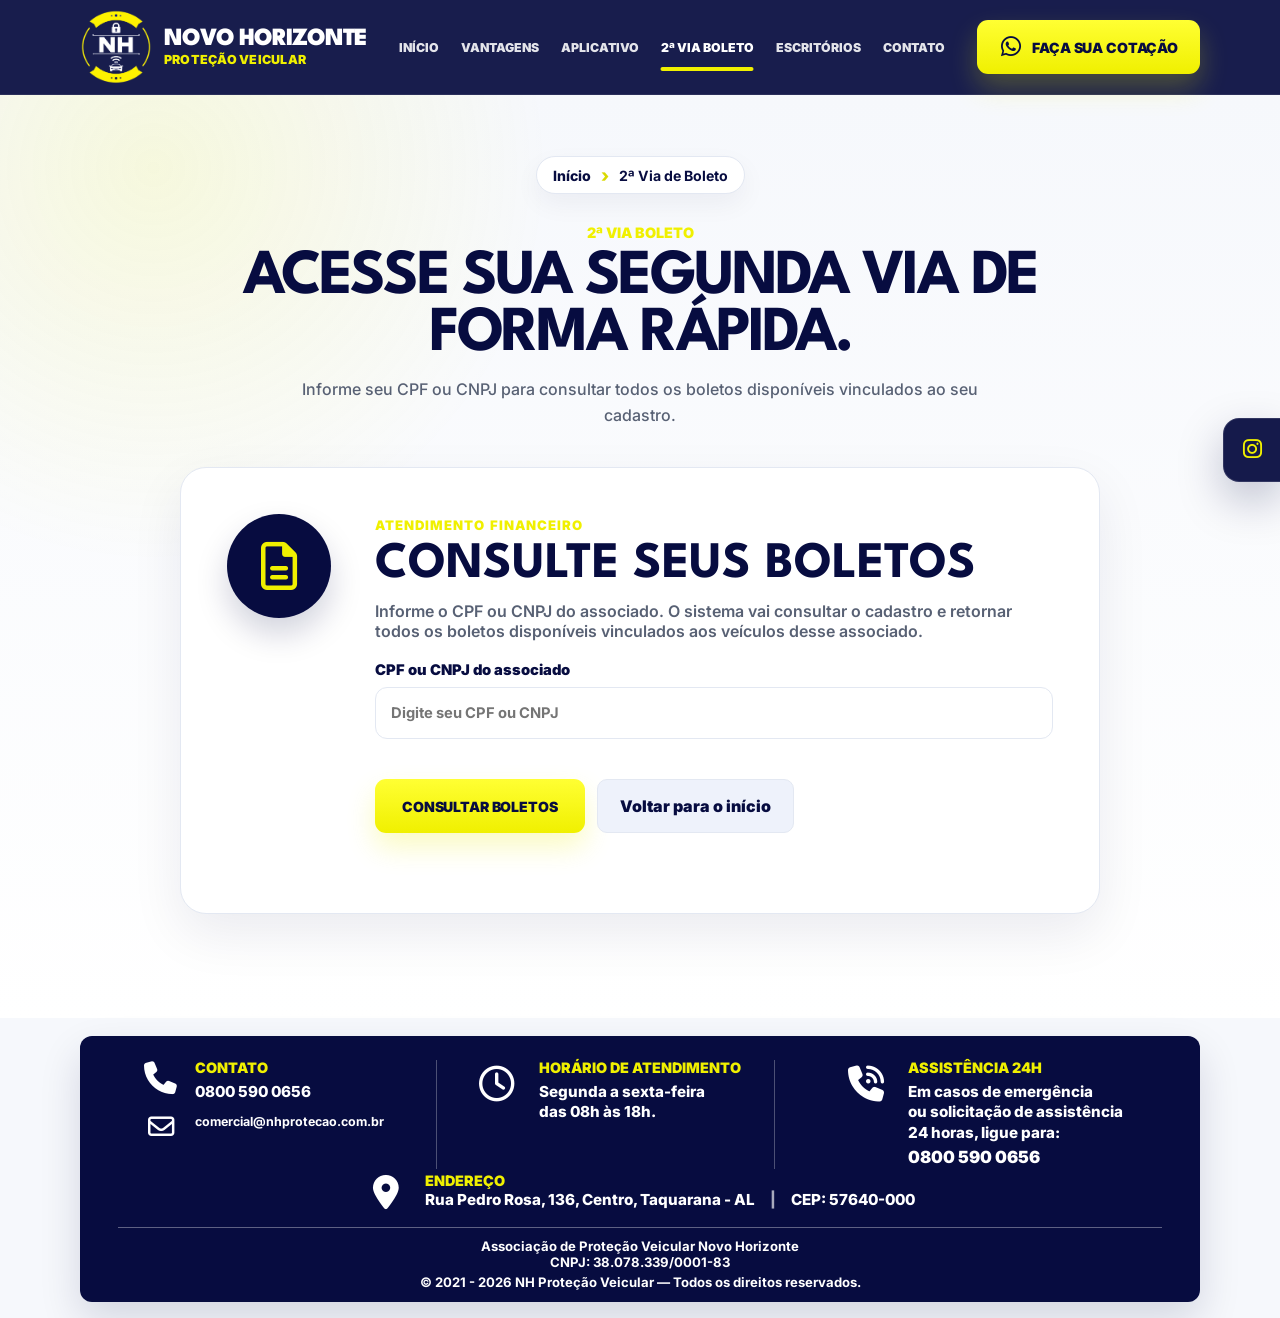
==== boleto.html @ f9da0da3 "ajustes da API e listagem e download de boletos" ====
<!DOCTYPE html>

<html lang="pt-BR">
<head>
<meta charset="utf-8"/>
<meta content="width=device-width, initial-scale=1.0" name="viewport"/>
<meta content="2ª via de boleto Novo Horizonte Proteção Veicular. Informe seu CPF ou CNPJ para consultar boletos disponíveis vinculados ao associado." name="description"/>
<title>2ª Via de Boleto | Novo Horizonte Proteção Veicular</title>
<link href="https://fonts.googleapis.com" rel="preconnect"/>
<link crossorigin="" href="https://fonts.gstatic.com" rel="preconnect"/>
<link href="https://fonts.googleapis.com/css2?family=Inter:wght@400;500;600;700;800;900&amp;family=League+Spartan:wght@600;700;800;900&amp;display=swap" rel="stylesheet"/>
<link href="assets/favicon-nh.png" rel="icon" type="image/png"/>
<link href="https://cdnjs.cloudflare.com/ajax/libs/font-awesome/6.5.2/css/all.min.css" rel="stylesheet"/>
<link href="style.css" rel="stylesheet"/>
</head>
<body>
<header class="site-header" id="inicio">
<div class="container nav-wrapper">
<a aria-label="Novo Horizonte Proteção Veicular" class="brand" href="index.html#inicio">
<img alt="Símbolo oficial Novo Horizonte" class="brand-symbol" src="assets/logo-nh-simbolo.png"/>
<span class="brand-name">
<strong>Novo Horizonte</strong>
<small>Proteção Veicular</small>
</span>
</a>
<button aria-expanded="false" aria-label="Abrir menu" class="menu-toggle" type="button">
<span></span>
<span></span>
<span></span>
</button>
<nav aria-label="Menu principal" class="main-menu">
<a href="index.html#inicio">Início</a>
<a href="index.html#vantagens">Vantagens</a>
<a href="index.html#aplicativo">Aplicativo</a>
<a class="active" href="boleto.html">2ª Via Boleto</a>
<a href="escritorios.html">Escritórios</a>
<a href="#contato">Contato</a>
</nav>
<a aria-haspopup="dialog" class="header-cta cotacao-trigger" href="#">
<i aria-hidden="true" class="fa-brands fa-whatsapp wa-icon" style="color: #060c40"></i>
          Faça sua cotação
        </a>
</div>
</header>
<main class="boleto-page-main">
<section class="boleto-page-section section-padding" id="boleto">
<div class="container">
<nav aria-label="Caminho da página" class="breadcrumb-path">
<a href="index.html#inicio">Início</a>
<span>›</span>
<strong>2ª Via de Boleto</strong>
</nav>
<div class="section-heading compact">
<span>2ª via boleto</span>
<h1>Acesse sua segunda via de forma rápida.</h1>
<p class="section-description">Informe seu CPF ou CNPJ para consultar todos os boletos disponíveis vinculados ao seu cadastro.</p>
</div>
<div class="boleto-page-card boleto-flow-card">
<div class="boleto-page-icon">
<i class="fa-regular fa-file-lines" style="color: #f0f000"></i>
</div>
<div class="boleto-flow-content">
<span>Atendimento financeiro</span>
<h2>Consulte seus boletos</h2>
<p>
  Informe o CPF ou CNPJ do associado. O sistema vai consultar o cadastro e retornar todos os boletos disponíveis vinculados aos veículos desse associado.
</p>
<form class="boleto-form" id="boletoBuscaForm">
<label>
    CPF ou CNPJ do associado
    <input autocomplete="off" id="boletoDocumento" inputmode="numeric" name="documento" placeholder="Digite seu CPF ou CNPJ" required="" type="text"/>
</label>
<div class="boleto-page-actions">
<button class="primary-button" type="submit">
      Consultar boletos
    </button>
<a class="secondary-button" href="index.html#inicio">Voltar para o início</a>
</div>
</form>
<p aria-live="polite" class="boleto-form-message" id="boletoFormMessage"></p>
<section class="boleto-result-area" hidden="" id="boletoAssociadoArea">
<div class="boleto-result-header boleto-result-header--inline">
<div>
<small>Consulta realizada</small>
<strong id="boletoAssociadoNome">Associado</strong>
</div>
<button class="boleto-link-button" id="boletoNovaBusca" type="button">
      Fazer nova busca
    </button>
</div>
</section>
<section class="boleto-result-area" hidden="" id="boletoBoletosArea">
<div class="boleto-result-title">
<h3>Boletos disponíveis</h3>
<p id="boletoResumo">Selecione o boleto desejado para abrir/imprimir.</p>
</div>
<div class="boleto-list" id="boletoList"></div>
</section>
</div>
</div>
</div>
</section>
</main>
<footer class="site-footer site-footer--compact" id="contato">
<div class="container footer-compact">
<div class="footer-compact-top">
<article class="footer-compact-item footer-compact-contact">
<div aria-hidden="true" class="footer-compact-icons">
<i class="fa-solid fa-phone"></i>
<i class="fa-regular fa-envelope"></i>
</div>
<div class="footer-compact-text">
<h3>Contato</h3>
<a href="tel:08005900656">0800 590 0656</a>
<a href="mailto:comercial@nhprotecao.com.br">comercial@nhprotecao.com.br</a>
</div>
</article>
<article class="footer-compact-item footer-compact-hours">
<div aria-hidden="true" class="footer-compact-main-icon">
<i class="fa-regular fa-clock"></i>
</div>
<div class="footer-compact-text">
<h3>Horário de atendimento</h3>
<p>Segunda a sexta-feira<br/>das 08h às 18h.</p>
</div>
</article>
<article class="footer-compact-item footer-compact-assist">
<div aria-hidden="true" class="footer-compact-main-icon">
<i class="fa-solid fa-phone-volume"></i>
</div>
<div class="footer-compact-text">
<h3>Assistência 24h</h3>
<p>Em casos de emergência<br/>ou solicitação de assistência<br/>24 horas, ligue para:</p>
<a class="footer-compact-phone" href="tel:08005900656">0800 590 0656</a>
</div>
</article>
</div>
<div class="footer-compact-address">
<i aria-hidden="true" class="fa-solid fa-location-dot"></i>
<div>
<h3>Endereço</h3>
<p>Rua Pedro Rosa, 136, Centro, Taquarana - AL <span>|</span> CEP: 57640-000</p>
</div>
</div>
<div class="footer-compact-bottom">
<p>Associação de Proteção Veicular Novo Horizonte<br/>CNPJ: 38.078.339/0001-83</p>
<p>© 2021 - 2026 NH Proteção Veicular — Todos os direitos reservados.</p>
</div>
</div>
</footer>
<aside aria-label="Redes sociais Novo Horizonte" class="floating-social">
<a aria-label="Instagram Novo Horizonte" href="https://www.instagram.com/novohorizonteprotecaoveicular/" rel="noopener" target="_blank" title="Instagram">
<i aria-hidden="true" class="fa-brands fa-instagram"></i>
</a>
</aside>
<div aria-hidden="true" class="cotacao-modal" id="cotacaoModal">
<div class="cotacao-modal__overlay" data-close-cotacao=""></div>
<section aria-labelledby="cotacaoModalTitle" aria-modal="true" class="cotacao-modal__box cotacao-modal__box--form" role="dialog">
<div class="cotacao-modal__header">
<div>
<span>Faça sua cotação</span>
<h2 id="cotacaoModalTitle">Seja um associado Novo Horizonte!</h2>
</div>
<button aria-label="Fechar formulário" class="cotacao-modal__close" data-close-cotacao="" type="button">
            ×
          </button>
</div>
<div class="cotacao-modal__form-wrap">
<div class="cotacao-modal__brand">
<img alt="Símbolo oficial Novo Horizonte" src="assets/simbolo-fundo-azul.png"/>
<div>
<strong>Novo Horizonte</strong>
<span>Proteção Veicular</span>
</div>
</div>
<form action="https://formsubmit.co/ajax/comercial@nhprotecao.com.br" class="cotacao-form" id="cotacaoForm" method="POST">
<input name="_subject" type="hidden" value="Nova cotação pelo site NH Proteção Veicular"/>
<input name="_template" type="hidden" value="table"/>
<input name="_captcha" type="hidden" value="false"/>
<input name="Origem" type="hidden" value="Popup de cotação do site NH Proteção Veicular"/>
<label>
              Nome
              <input autocomplete="name" name="Nome" placeholder="Digite seu nome" required="" type="text"/>
</label>
<label>
              Telefone
              <input autocomplete="tel" id="cotacaoPhone" inputmode="numeric" maxlength="15" name="Telefone" placeholder="(__) _____-____" required="" type="tel"/>
</label>
<label>
              Placa
              <input autocomplete="off" id="cotacaoPlate" maxlength="8" name="Placa" placeholder="XXX0000" required="" type="text"/>
</label>
<button class="cotacao-form__button" type="submit">Enviar</button>
<p class="cotacao-form__terms">
              Ao preencher o formulário, concordo em receber comunicações e
              estou de acordo com os termos de uso.
            </p>
<p aria-live="polite" class="cotacao-form__message" id="cotacaoFormMessage"></p>
</form>
</div>
</section>
</div>
<script src="script.js"></script>
</body>
</html>
---- style.css ----
:root {
  --navy-950: #070c40;
  --navy-900: #070c40;
  --navy-800: #070c40;
  --navy-700: #070c40;
  --yellow: #f0f000;
  --yellow-dark: #dada00;
  --white: #ffffff;
  --off-white: #f7f8fb;
  --text: #070c40;
  --muted: #586174;
  --border: #e3e8f2;
  --shadow: 0 24px 60px rgba(7, 12, 64, 0.12);
  --font-body: "Helvetica Now Display", "Inter", Arial, sans-serif;
  --font-display: "League Spartan", "Helvetica Now Display", Arial, sans-serif;
}

* {
  box-sizing: border-box;
  margin: 0;
  padding: 0;
}

html {
  scroll-behavior: smooth;
  scroll-padding-top: 110px;
}

body {
  min-height: 100vh;
  font-family: var(--font-body);
  color: var(--text);
  background: var(--off-white);
  overflow-x: hidden;
}

body.menu-open {
  overflow: hidden;
}

a {
  color: inherit;
  text-decoration: none;
}

img,
svg {
  display: block;
  max-width: 100%;
}

button {
  font: inherit;
}

.container {
  width: min(1120px, calc(100% - 40px));
  margin-inline: auto;
}

.site-header {
  position: fixed;
  inset: 0 0 auto 0;
  z-index: 50;
  background: rgba(7, 12, 64, 0.93);
  border-bottom: 1px solid rgba(255, 255, 255, 0.08);
  backdrop-filter: blur(18px);
}

.nav-wrapper {
  min-height: 94px;
  display: flex;
  align-items: center;
  justify-content: space-between;
  gap: 26px;
}

.brand {
  display: inline-flex;
  align-items: center;
  gap: 12px;
  flex: 0 0 auto;
  min-width: 0;
}

.brand-symbol {
  width: 72px;
  height: auto;
  flex: 0 0 auto;
  display: block;
}

.brand-name {
  display: grid;
  gap: 2px;
  line-height: 1;
  text-transform: uppercase;
}

.brand-name strong {
  color: var(--white);
  font-family: var(--font-display);
  font-size: 1.55rem;
  font-weight: 900;
  letter-spacing: -0.045em;
}

.brand-name small {
  color: var(--yellow);
  font-size: 0.78rem;
  font-weight: 900;
  letter-spacing: 0.02em;
}

.main-menu {
  display: flex;
  align-items: center;
  justify-content: center;
  gap: 22px;
  color: var(--white);
  font-size: 0.77rem;
  font-weight: 900;
  text-transform: uppercase;
}

.main-menu a {
  position: relative;
  padding: 8px 0;
  opacity: 0.88;
  transition: 0.2s ease;
}

.main-menu a::after {
  content: "";
  position: absolute;
  left: 50%;
  bottom: -8px;
  width: 0;
  height: 4px;
  border-radius: 999px;
  background: var(--yellow);
  transform: translateX(-50%);
  transition: 0.22s ease;
}

.main-menu a:hover,
.main-menu a.active {
  opacity: 1;
}

.main-menu a:hover::after,
.main-menu a.active::after {
  width: 100%;
}

.header-cta,
.primary-button {
  min-height: 54px;
  display: inline-flex;
  align-items: center;
  justify-content: center;
  gap: 10px;
  border: 0;
  border-radius: 11px;
  color: var(--navy-950);
  background: linear-gradient(180deg, #ffff33, var(--yellow));
  box-shadow: 0 14px 28px rgba(240, 240, 0, 0.24);
  font-size: 0.88rem;
  font-weight: 900;
  text-transform: uppercase;
  letter-spacing: -0.01em;
  transition: 0.22s ease;
}

.header-cta {
  padding: 0 22px;
  white-space: nowrap;
}

.primary-button {
  padding: 0 27px;
}

.header-cta:hover,
.primary-button:hover {
  transform: translateY(-2px);
  box-shadow: 0 18px 34px rgba(240, 240, 0, 0.32);
}

.wa-icon {
  display: inline-flex;
  align-items: center;
  justify-content: center;
  width: 23px;
  min-width: 23px;
  height: 23px;
  font-size: 1.45rem;
  line-height: 1;
}

.menu-toggle {
  display: none;
  width: 48px;
  height: 48px;
  border: 1px solid rgba(255, 255, 255, 0.16);
  border-radius: 14px;
  background: rgba(255, 255, 255, 0.06);
  cursor: pointer;
}

.menu-toggle span {
  display: block;
  width: 23px;
  height: 2px;
  margin: 5px auto;
  border-radius: 999px;
  background: var(--yellow);
  transition: 0.2s ease;
}

.hero-section {
  position: relative;
  min-height: 710px;
  display: flex;
  align-items: center;
  overflow: hidden;
  padding-top: 94px;
  color: var(--white);
  background:
    radial-gradient(circle at 58% 22%, rgba(240, 240, 0, 0.2), transparent 24%),
    linear-gradient(90deg, var(--navy-950) 0%, var(--navy-900) 42%, var(--navy-950) 100%);
}

.hero-bg {
  position: absolute;
  inset: 94px 0 0 auto;
  width: 72%;
  background-image:
    linear-gradient(90deg, var(--navy-950) 0%, rgba(7, 12, 64, 0.88) 12%, rgba(7, 12, 64, 0.42) 38%, rgba(7, 12, 64, 0.22) 70%, rgba(7, 12, 64, 0.56) 100%),
    url("assets/carro-hero.png");
  background-repeat: no-repeat;
  background-position: center right;
  background-size: cover;
  opacity: 0.98;
}

.hero-bg::after {
  content: "";
  position: absolute;
  inset: 0;
  background:
    linear-gradient(180deg, rgba(7, 12, 64, 0.06), rgba(7, 12, 64, 0.48)),
    radial-gradient(circle at 70% 28%, rgba(255, 255, 255, 0.16), transparent 14%);
}

.hero-content {
  position: relative;
  z-index: 2;
}

.hero-copy {
  width: min(580px, 100%);
  padding-block: 80px;
}

.hero-copy h1 {
  font-family: var(--font-display);
  font-size: clamp(2.9rem, 5.7vw, 5.65rem);
  line-height: 1.08;
  font-weight: 900;
  letter-spacing: -0.07em;
  text-transform: uppercase;
  text-shadow: 0 12px 34px rgba(0, 0, 0, 0.26);
}

.hero-copy h1 span {
  color: var(--yellow);
}

.hero-copy p {
  width: min(420px, 100%);
  margin: 28px 0 34px;
  color: rgba(255, 255, 255, 0.92);
  font-size: 1.36rem;
  font-weight: 600;
  line-height: 1.55;
}

.section-padding {
  padding: 54px 0 0;
}

.benefits-section {
  position: relative;
  background:
    radial-gradient(circle at 8% 12%, rgba(3, 22, 56, 0.04), transparent 24%),
    linear-gradient(180deg, #fbfcff, #f5f7fb 100%);
}

.section-heading {
  margin: 0 auto 34px;
  text-align: center;
}

.section-heading span,
.boleto-box span {
  display: inline-block;
  margin-bottom: 8px;
  color: var(--yellow);
  font-size: 0.9rem;
  font-weight: 900;
  line-height: 1;
  text-transform: uppercase;
}

.section-heading h2,
.boleto-box h2 {
  color: var(--navy-950);
  font-family: var(--font-display);
  font-size: clamp(1.95rem, 4vw, 2.7rem);
  line-height: 1.13;
  font-weight: 900;
  letter-spacing: -0.055em;
}

.section-description {
  width: min(720px, 100%);
  margin: 12px auto 0;
  color: var(--muted);
  font-size: 1rem;
  line-height: 1.65;
  font-weight: 500;
}

.section-heading.compact {
  margin-bottom: 38px;
}

.benefits-grid {
  display: grid;
  grid-template-columns: repeat(6, 1fr);
  gap: 9px;
}

.benefit-card {
  min-height: 252px;
  display: flex;
  flex-direction: column;
  align-items: center;
  justify-content: flex-start;
  padding: 30px 18px 24px;
  text-align: center;
  border: 1px solid #edf0f6;
  border-radius: 11px;
  background: var(--white);
  box-shadow: 0 12px 30px rgba(7, 12, 64, 0.05);
  transition: 0.22s ease;
}

.benefit-card:hover {
  transform: translateY(-5px);
  box-shadow: var(--shadow);
}

.icon-circle {
  width: 86px;
  height: 86px;
  display: grid;
  place-items: center;
  margin-bottom: 18px;
  border-radius: 50%;
  color: var(--white);
  background: radial-gradient(circle at 34% 28%, var(--navy-950), var(--navy-950));
  font-size: 2.24rem;
  font-weight: 900;
  box-shadow: 0 14px 32px rgba(7, 12, 64, 0.14);
}

.benefit-card h3 {
  margin-bottom: 14px;
  color: var(--navy-950);
  font-size: 0.94rem;
  line-height: 1.35;
  font-weight: 900;
}

.benefit-card p {
  color: var(--muted);
  font-size: 0.86rem;
  line-height: 1.75;
  font-weight: 500;
}

.proof-strip {
  min-height: 106px;
  display: grid;
  grid-template-columns: 1fr auto 1fr;
  align-items: center;
  gap: 48px;
  margin-top: 34px;
  padding: 22px 82px;
  border-radius: 10px;
  color: var(--white);
  background: linear-gradient(92deg, var(--navy-950), var(--navy-950));
  box-shadow: 0 22px 52px rgba(7, 12, 64, 0.14);
}

.proof-item {
  display: flex;
  align-items: center;
  justify-content: center;
  gap: 22px;
}

.proof-icon {
  width: 58px;
  height: 58px;
  display: grid;
  place-items: center;
  border: 3px solid var(--yellow);
  border-radius: 20px 20px 26px 26px;
  color: var(--yellow);
  font-size: 2rem;
  font-weight: 900;
}

.proof-icon.headset {
  border-radius: 50%;
  font-size: 2.35rem;
}

.proof-item p {
  display: grid;
  gap: 4px;
  color: var(--white);
}

.proof-item strong {
  color: var(--yellow);
  font-family: var(--font-display);
  font-size: 2rem;
  line-height: 1;
  font-weight: 900;
}

.proof-item span {
  font-size: 1rem;
  font-weight: 600;
}

.proof-divider {
  width: 1px;
  height: 54px;
  background: rgba(255, 255, 255, 0.22);
}

.steps-section {
  padding-bottom: 34px;
  background: #f6f8fc;
}

.steps-grid {
  position: relative;
  display: grid;
  grid-template-columns: repeat(3, 1fr);
  gap: 52px;
  max-width: 850px;
  margin-inline: auto;
}

.steps-grid::before {
  content: "";
  position: absolute;
  z-index: 1;
  left: 15%;
  right: 15%;
  top: 42px;
  height: 2px;
  border-top: 3px dotted #cfd5e2;
  pointer-events: none;
}

.step-card {
  position: relative;
  z-index: 3;
  display: grid;
  justify-items: center;
  text-align: center;
}

.step-icon {
  position: relative;
  z-index: 2;
  width: 84px;
  height: 84px;
  display: grid;
  place-items: center;
  border-radius: 50%;
  color: var(--white);
  background: radial-gradient(circle at 35% 26%, var(--navy-950), var(--navy-950));
  font-size: 2.2rem;
  box-shadow: 0 16px 34px rgba(7, 12, 64, 0.14);
}

.step-number {
  position: relative;
  z-index: 5;
  width: 30px;
  height: 30px;
  display: grid;
  place-items: center;
  margin-top: -13px;
  margin-bottom: 16px;
  border-radius: 50%;
  color: var(--navy-950);
  background: var(--yellow);
  font-weight: 900;
  box-shadow: 0 8px 18px rgba(7, 12, 64, 0.18);
}

.step-card h3 {
  max-width: 220px;
  margin-bottom: 8px;
  color: var(--navy-950);
  font-size: 1rem;
  line-height: 1.38;
  font-weight: 900;
}

.step-card p {
  max-width: 230px;
  color: var(--muted);
  font-size: 0.92rem;
  line-height: 1.64;
  font-weight: 500;
}

.app-section {
  padding: 0 0 28px;
  background: #f6f8fc;
}

.app-card {
  position: relative;
  min-height: 165px;
  display: grid;
  grid-template-columns: 190px 1fr 260px;
  align-items: center;
  gap: 34px;
  overflow: hidden;
  padding: 10px 72px 10px 56px;
  border-radius: 10px;
  background: rgba(255, 255, 255, 0.72);
  box-shadow: 0 18px 48px rgba(7, 12, 64, 0.05);
}

.phone-mockup {
  position: relative;
  height: 170px;
}

.phone-mockup::before {
  content: "";
  position: absolute;
  left: 12px;
  bottom: -80px;
  width: 104px;
  height: 230px;
  border-radius: 18px;
  background: var(--navy-950);
  border: 5px solid var(--navy-950);
  transform: rotate(-13deg);
  box-shadow: 0 20px 44px rgba(7, 12, 64, 0.28);
}

.phone-screen {
  position: absolute;
  left: 20px;
  bottom: -62px;
  width: 90px;
  height: 202px;
  display: grid;
  place-items: center;
  border-radius: 13px;
  background:
    radial-gradient(circle at 50% 18%, rgba(240, 240, 0, 0.23), transparent 24%),
    linear-gradient(180deg, var(--navy-950), var(--navy-950));
  transform: rotate(-13deg);
}

.mini-logo {
  width: 48px;
  height: auto;
  display: block;
  align-self: start;
  justify-self: center;
  margin-top: 18px;
}

.app-icons {
  position: absolute;
  left: 16px;
  right: 16px;
  bottom: 30px;
  display: grid;
  grid-template-columns: repeat(3, 1fr);
  gap: 8px;
}

.app-icons i {
  width: 13px;
  height: 13px;
  display: block;
  border-radius: 50%;
  background: var(--yellow);
  opacity: 0.88;
}

.app-copy h2 {
  color: var(--navy-950);
  font-family: var(--font-display);
  font-size: 2rem;
  line-height: 1.18;
  font-weight: 900;
  letter-spacing: -0.05em;
}

.app-copy h2 span {
  display: block;
  color: var(--yellow);
}

.app-copy p {
  margin-top: 5px;
  color: var(--navy-900);
  font-size: 1.15rem;
  line-height: 1.45;
  font-weight: 500;
}

.store-buttons {
  display: grid;
  gap: 12px;
}

.store-buttons a {
  min-height: 50px;
  display: grid;
  justify-content: center;
  align-content: center;
  padding: 7px 18px 7px 56px;
  border-radius: 7px;
  color: var(--white);
  background: #050505;
  font-family: var(--font-display);
  line-height: 1.05;
  position: relative;
}

.store-buttons a::before {
  content: "▶";
  position: absolute;
  left: 20px;
  top: 50%;
  color: var(--white);
  font-size: 1.55rem;
  transform: translateY(-50%);
}

.store-buttons a:first-child::before {
  content: "●";
}

.store-buttons strong {
  font-size: 0.65rem;
  font-weight: 700;
  text-transform: uppercase;
  opacity: 0.88;
}

.store-buttons span {
  font-size: 1.35rem;
  font-weight: 800;
}

.boleto-section {
  padding: 22px 0 64px;
  background: #f6f8fc;
}

.boleto-box {
  display: flex;
  align-items: center;
  justify-content: space-between;
  gap: 26px;
  padding: 30px 36px;
  border-radius: 16px;
  background: var(--white);
  border: 1px solid var(--border);
  box-shadow: 0 16px 40px rgba(7, 12, 64, 0.06);
}

.boleto-box p {
  margin-top: 8px;
  color: var(--muted);
  font-weight: 500;
}


.offices-section {
  padding-bottom: 70px;
  background: linear-gradient(180deg, #f6f8fc 0%, #ffffff 100%);
}

.breadcrumb-path {
  width: fit-content;
  display: flex;
  align-items: center;
  gap: 10px;
  margin: -12px auto 28px;
  padding: 9px 16px;
  border: 1px solid var(--border);
  border-radius: 999px;
  color: var(--muted);
  background: var(--white);
  font-size: 0.88rem;
  font-weight: 800;
  box-shadow: 0 10px 26px rgba(7, 12, 64, 0.05);
}

.breadcrumb-path a {
  color: var(--navy-950);
}

.breadcrumb-path span {
  color: var(--yellow-dark);
  font-size: 1.15rem;
  line-height: 1;
}

.breadcrumb-path strong {
  color: var(--navy-950);
}

.offices-grid {
  display: grid;
  grid-template-columns: repeat(3, 1fr);
  gap: 16px;
}

.office-card {
  position: relative;
  overflow: hidden;
  min-height: 245px;
  display: flex;
  flex-direction: column;
  padding: 24px;
  border: 1px solid var(--border);
  border-radius: 18px;
  background: var(--white);
  box-shadow: 0 16px 40px rgba(7, 12, 64, 0.07);
  transition: 0.22s ease;
}

.office-card::before {
  content: "";
  position: absolute;
  right: -34px;
  top: -34px;
  width: 102px;
  height: 102px;
  border-radius: 50%;
  background: rgba(240, 240, 0, 0.28);
}

.office-card:hover {
  transform: translateY(-5px);
  box-shadow: var(--shadow);
}

.office-card span {
  position: relative;
  z-index: 1;
  width: fit-content;
  margin-bottom: 12px;
  padding: 6px 10px;
  border-radius: 999px;
  color: var(--navy-950);
  background: var(--yellow);
  font-size: 0.72rem;
  font-weight: 900;
  text-transform: uppercase;
}

.office-card h3 {
  position: relative;
  z-index: 1;
  margin-bottom: 10px;
  color: var(--navy-950);
  font-family: var(--font-display);
  font-size: 1.75rem;
  line-height: 1;
  font-weight: 900;
  letter-spacing: -0.055em;
  text-transform: uppercase;
}

.office-card p {
  position: relative;
  z-index: 1;
  margin-bottom: 8px;
  color: var(--navy-950);
  line-height: 1.5;
  font-weight: 800;
}

.office-card small {
  position: relative;
  z-index: 1;
  display: block;
  color: var(--muted);
  font-size: 0.9rem;
  line-height: 1.55;
  font-weight: 500;
}

.office-card a {
  position: relative;
  z-index: 1;
  width: fit-content;
  min-height: 42px;
  display: inline-flex;
  align-items: center;
  justify-content: center;
  margin-top: auto;
  padding: 0 18px;
  border-radius: 999px;
  color: var(--white);
  background: var(--navy-950);
  font-size: 0.83rem;
  font-weight: 900;
  text-transform: uppercase;
  transition: 0.2s ease;
}

.office-card a:hover {
  color: var(--navy-950);
  background: var(--yellow);
}

.site-footer {
  color: var(--white);
  background: var(--navy-950);
  padding: 46px 0 20px;
}

.footer-grid {
  display: grid;
  grid-template-columns: 1.1fr 0.95fr 1.05fr 1fr;
  gap: 30px;
  padding-bottom: 34px;
  border-bottom: 1px solid rgba(255, 255, 255, 0.16);
}

.footer-grid article {
  min-height: 130px;
  padding-right: 24px;
  border-right: 1px solid rgba(255, 255, 255, 0.16);
}

.footer-grid article:last-child {
  border-right: 0;
}

.footer-grid h3 {
  margin-bottom: 18px;
  color: var(--yellow);
  font-size: 0.88rem;
  font-weight: 900;
  text-transform: uppercase;
}

.footer-line {
  position: relative;
  padding-left: 36px;
  color: rgba(255, 255, 255, 0.84);
  font-size: 0.95rem;
  line-height: 1.65;
  font-weight: 500;
}

.footer-line + .footer-line {
  margin-top: 14px;
}

.footer-line::before {
  position: absolute;
  left: 0;
  top: 1px;
  width: 24px;
  height: 24px;
  display: grid;
  place-items: center;
  color: var(--white);
  font-size: 1.35rem;
}

.phone::before { content: "☎"; }
.mail::before { content: "✉"; }
.clock::before { content: "◷"; }
.assist::before { content: "☏"; }
.pin::before { content: "●"; }

.footer-grid strong {
  display: block;
  margin-top: 10px;
  color: var(--white);
  font-size: 1.3rem;
  font-weight: 900;
}

.footer-bottom {
  display: grid;
  gap: 16px;
  padding-top: 18px;
  text-align: center;
  color: rgba(255, 255, 255, 0.82);
  font-size: 0.94rem;
  line-height: 1.6;
}

.footer-bottom p:first-child {
  padding-bottom: 16px;
  border-bottom: 1px solid rgba(255, 255, 255, 0.16);
}

.whatsapp-float {
  position: fixed;
  right: 22px;
  bottom: 22px;
  z-index: 45;
  width: 58px;
  height: 58px;
  display: grid;
  place-items: center;
  border-radius: 50%;
  color: var(--white);
  background: #16a34a;
  font-size: 1.6rem;
  font-weight: 900;
  box-shadow: 0 14px 30px rgba(22, 163, 74, 0.34);
}

.reveal {
  opacity: 0;
  transform: translateY(20px);
  transition: 0.7s ease;
}

.reveal.visible {
  opacity: 1;
  transform: translateY(0);
}

@media (max-width: 1060px) {
  .menu-toggle {
    display: block;
    order: 3;
  }

  .main-menu,
  .header-cta {
    display: none;
  }

  .main-menu.open {
    position: fixed;
    inset: 86px 20px auto 20px;
    display: grid;
    gap: 8px;
    padding: 16px;
    border: 1px solid rgba(255, 255, 255, 0.12);
    border-radius: 18px;
    background: rgba(7, 12, 64, 0.98);
    box-shadow: var(--shadow);
  }

  .main-menu.open a {
    padding: 12px 10px;
  }

  .main-menu.open a::after {
    display: none;
  }

  .menu-toggle.active span:nth-child(1) {
    transform: translateY(7px) rotate(45deg);
  }

  .menu-toggle.active span:nth-child(2) {
    opacity: 0;
  }

  .menu-toggle.active span:nth-child(3) {
    transform: translateY(-7px) rotate(-45deg);
  }

  .nav-wrapper {
    min-height: 86px;
  }

  .brand-symbol {
    width: 64px;
  }

  .brand-name strong {
    font-size: 1.35rem;
  }

  .brand-name small {
    font-size: 0.7rem;
  }

  .hero-section {
    padding-top: 86px;
    min-height: 610px;
  }

  .hero-bg {
    inset: 86px 0 0 0;
    width: 100%;
    background-position: 64% center;
  }

  .benefits-grid {
    grid-template-columns: repeat(3, 1fr);
  }

  .proof-strip {
    padding-inline: 36px;
    gap: 28px;
  }

  .app-card {
    grid-template-columns: 130px 1fr 230px;
    padding-inline: 32px;
  }

  .offices-grid {
    grid-template-columns: repeat(2, 1fr);
  }

  .footer-grid {
    grid-template-columns: repeat(2, 1fr);
  }

  .footer-grid article:nth-child(2) {
    border-right: 0;
  }
}

@media (max-width: 760px) {
  .container {
    width: min(100% - 28px, 1120px);
  }

  .site-header {
    position: sticky;
  }

  .nav-wrapper {
    min-height: 78px;
  }

  .brand {
    gap: 10px;
  }

  .brand-symbol {
    width: 55px;
  }

  .brand-name strong {
    font-size: 1.05rem;
  }

  .brand-name small {
    font-size: 0.58rem;
  }

  .main-menu.open {
    inset: 78px 14px auto 14px;
  }

  .hero-section {
    min-height: 570px;
    padding-top: 0;
    align-items: start;
  }

  .hero-bg {
    inset: 0;
    background-position: 58% center;
    background-size: cover;
  }

  .hero-bg::after {
    background:
      linear-gradient(90deg, rgba(7, 12, 64, 0.96) 0%, rgba(7, 12, 64, 0.75) 44%, rgba(7, 12, 64, 0.34) 100%),
      linear-gradient(180deg, rgba(7, 12, 64, 0.08), rgba(7, 12, 64, 0.62));
  }

  .hero-copy {
    padding: 74px 0 58px;
  }

  .hero-copy h1 {
    font-size: clamp(2.5rem, 12.7vw, 4.1rem);
    letter-spacing: -0.075em;
  }

  .hero-copy p {
    max-width: 310px;
    margin: 22px 0 28px;
    font-size: 1.02rem;
  }

  .primary-button {
    width: 100%;
    max-width: 320px;
  }

  .section-padding {
    padding-top: 44px;
  }

  .section-heading {
    margin-bottom: 26px;
  }

  .section-heading h2,
  .boleto-box h2 {
    font-size: clamp(1.75rem, 8vw, 2.25rem);
  }

  .benefits-grid,
  .steps-grid,
  .offices-grid,
  .footer-grid {
    grid-template-columns: 1fr;
  }

  .benefit-card {
    min-height: auto;
    padding: 24px 22px;
  }

  .icon-circle {
    width: 76px;
    height: 76px;
    font-size: 2rem;
  }

  .proof-strip {
    grid-template-columns: 1fr;
    gap: 22px;
    padding: 28px 24px;
  }

  .proof-divider {
    width: 100%;
    height: 1px;
  }

  .proof-item {
    justify-content: flex-start;
  }

  .steps-grid {
    gap: 28px;
  }

  .steps-grid::before {
    display: none;
  }

  .step-card {
    padding: 20px;
    border: 1px solid var(--border);
    border-radius: 18px;
    background: var(--white);
  }

  .app-card {
    grid-template-columns: 1fr;
    gap: 14px;
    padding: 26px;
    text-align: center;
  }

  .phone-mockup {
    display: none;
  }

  .store-buttons {
    width: min(240px, 100%);
    margin-inline: auto;
  }

  .boleto-box {
    display: grid;
    padding: 26px;
    text-align: center;
  }

  .offices-section {
    padding-bottom: 48px;
  }

  .breadcrumb-path {
    margin-top: -6px;
    font-size: 0.8rem;
  }

  .office-card {
    min-height: auto;
    padding: 22px;
  }

  .boleto-box .primary-button {
    margin-inline: auto;
  }

  
.site-footer {
    padding-top: 36px;
  }

  .footer-grid article,
  .footer-grid article:nth-child(2) {
    min-height: auto;
    padding: 0 0 24px;
    border-right: 0;
    border-bottom: 1px solid rgba(255, 255, 255, 0.12);
  }

  .footer-grid article:last-child {
    border-bottom: 0;
  }

  .whatsapp-float {
    width: 52px;
    height: 52px;
    right: 14px;
    bottom: 14px;
  }
}

/* Popup de cotação */
body.cotacao-modal-open {
  overflow: hidden;
}

.cotacao-modal {
  position: fixed;
  inset: 0;
  z-index: 200;
  display: none;
  align-items: center;
  justify-content: center;
  padding: 24px;
}

.cotacao-modal.open {
  display: flex;
}

.cotacao-modal__overlay {
  position: absolute;
  inset: 0;
  background: rgba(7, 12, 64, 0.78);
  backdrop-filter: blur(8px);
}

.cotacao-modal__box {
  position: relative;
  z-index: 1;
  width: min(960px, 100%);
  max-height: min(760px, calc(100vh - 48px));
  display: grid;
  grid-template-rows: auto 1fr auto;
  overflow: hidden;
  border-radius: 22px;
  background: var(--white);
  box-shadow: 0 30px 90px rgba(0, 0, 0, 0.34);
}

.cotacao-modal__header {
  display: flex;
  align-items: center;
  justify-content: space-between;
  gap: 20px;
  padding: 22px 24px;
  color: var(--white);
  background: var(--navy-950);
}

.cotacao-modal__header span {
  display: block;
  margin-bottom: 4px;
  color: var(--yellow);
  font-size: 0.76rem;
  font-weight: 900;
  text-transform: uppercase;
  letter-spacing: 0.12em;
}

.cotacao-modal__header h2 {
  font-family: var(--font-display);
  font-size: clamp(1.35rem, 3vw, 2rem);
  line-height: 1;
  text-transform: uppercase;
}

.cotacao-modal__close {
  width: 46px;
  height: 46px;
  flex: 0 0 auto;
  border: 0;
  border-radius: 50%;
  color: var(--navy-950);
  background: var(--yellow);
  font-size: 2rem;
  font-weight: 900;
  line-height: 1;
  cursor: pointer;
}

.cotacao-modal__iframe-wrap {
  position: relative;
  min-height: min(560px, calc(100vh - 190px));
  background: #ffffff;
}

.cotacao-modal__loader {
  position: absolute;
  inset: 0;
  z-index: 2;
  display: grid;
  place-items: center;
  color: var(--navy-950);
  background: #ffffff;
  font-weight: 900;
}

.cotacao-modal__loader.hidden {
  display: none;
}

.cotacao-modal__iframe {
  width: 100%;
  height: min(560px, calc(100vh - 190px));
  border: 0;
  background: #ffffff;
}

.cotacao-modal__fallback {
  padding: 12px 20px 16px;
  color: var(--muted);
  background: #f7f8fb;
  text-align: center;
  font-size: 0.88rem;
}

.cotacao-modal__fallback a {
  color: #1d7ff2;
  font-weight: 900;
  text-decoration: underline;
}

@media (max-width: 720px) {
  .cotacao-modal {
    padding: 10px;
  }

  .cotacao-modal__box {
    max-height: calc(100vh - 20px);
    border-radius: 18px;
  }

  .cotacao-modal__header {
    padding: 16px;
  }

  .cotacao-modal__close {
    width: 42px;
    height: 42px;
    font-size: 1.75rem;
  }

  .cotacao-modal__iframe-wrap,
  .cotacao-modal__iframe {
    height: calc(100vh - 165px);
  }
}


/* Página separada de escritórios */
.offices-page-main {
  padding-top: 94px;
}

.offices-page-main .offices-section {
  padding-top: 74px;
  padding-bottom: 104px;
}

.offices-page-main .section-heading h1 {
  max-width: 820px;
  margin-inline: auto;
  color: var(--navy-950);
  font-family: var(--font-display);
  font-size: clamp(2.4rem, 5vw, 4.5rem);
  line-height: 0.9;
  letter-spacing: -0.045em;
  text-transform: uppercase;
}

@media (max-width: 720px) {
  .offices-page-main {
    padding-top: 82px;
  }

  .offices-page-main .offices-section {
    padding-top: 54px;
    padding-bottom: 78px;
  }
}

/* Ajustes finais do responsivo mobile conforme layout de referência */
@media (max-width: 760px) {
  html {
    scroll-padding-top: 78px;
  }

  .container {
    width: min(100% - 32px, 1120px);
  }

  .site-header {
    position: sticky;
    top: 0;
    background: var(--navy-950);
    border-bottom: 0;
  }

  .nav-wrapper {
    min-height: 78px;
    justify-content: flex-start;
    gap: 10px;
  }

  .brand {
    margin-right: auto;
    gap: 9px;
  }

  .brand-symbol {
    width: 58px;
  }

  .brand-name strong {
    font-size: 1.42rem;
    line-height: .88;
  }

  .brand-name small {
    font-size: .68rem;
    line-height: 1;
  }

  .header-cta {
    order: 2;
    width: 48px;
    min-width: 48px;
    height: 48px;
    min-height: 48px;
    display: inline-grid;
    place-items: center;
    padding: 0;
    border-radius: 9px;
    font-size: 0;
    box-shadow: none;
  }

  .header-cta .wa-icon {
    width: 26px;
    height: 26px;
  }

  .menu-toggle {
    order: 3;
    width: 48px;
    height: 48px;
    display: grid;
    align-content: center;
    border: 0;
    border-radius: 0;
    background: transparent;
  }

  .menu-toggle span {
    width: 30px;
    height: 4px;
    margin: 3px auto;
    background: var(--white);
  }

  .main-menu.open {
    inset: 78px 16px auto 16px;
  }

  .hero-section {
    min-height: 230px;
    padding-top: 0;
    align-items: center;
  }

  .hero-bg {
    inset: 0;
    width: 100%;
    background-position: 66% center;
    background-size: cover;
  }

  .hero-bg::after {
    background:
      linear-gradient(90deg, rgba(7, 12, 64, .98) 0%, rgba(7, 12, 64, .86) 36%, rgba(7, 12, 64, .26) 78%, rgba(7, 12, 64, .18) 100%),
      linear-gradient(180deg, rgba(7, 12, 64, .02), rgba(7, 12, 64, .36));
  }

  .hero-copy {
    width: 255px;
    padding: 18px 0 18px;
  }

  .hero-copy h1 {
    font-size: clamp(2rem, 8vw, 2.85rem);
    line-height: .98;
    letter-spacing: -0.06em;
  }

  .hero-copy p {
    max-width: 235px;
    margin: 12px 0 16px;
    font-size: .88rem;
    line-height: 1.45;
  }

  .hero-copy .primary-button {
    width: auto;
    min-height: 42px;
    max-width: none;
    padding: 0 18px;
    border-radius: 8px;
    font-size: .78rem;
  }

  .primary-button .wa-icon {
    width: 22px;
    height: 22px;
  }

  .section-padding {
    padding-top: 22px;
  }

  .benefits-section {
    border-radius: 14px 14px 0 0;
    overflow: hidden;
    background: linear-gradient(180deg, #fbfcff, #f6f8fc 100%);
  }

  .section-heading {
    margin-bottom: 16px;
  }

  .section-heading span,
  .boleto-box span {
    margin-bottom: 5px;
    font-size: .68rem;
  }

  .section-heading h2,
  .boleto-box h2 {
    font-size: clamp(1.26rem, 4.9vw, 1.62rem);
    line-height: 1.02;
    letter-spacing: -0.05em;
  }

  .benefits-grid {
    grid-template-columns: repeat(3, 1fr);
    gap: 8px;
  }

  .benefit-card {
    min-height: 158px;
    padding: 10px 7px 12px;
    border-radius: 9px;
    box-shadow: 0 8px 20px rgba(7, 12, 64, .045);
  }

  .icon-circle {
    width: 62px;
    height: 62px;
    margin-bottom: 8px;
    font-size: 1.7rem;
    box-shadow: 0 9px 22px rgba(7, 12, 64, .12);
  }

  .benefit-card h3 {
    margin-bottom: 6px;
    font-size: .66rem;
    line-height: 1.18;
  }

  .benefit-card p {
    font-size: .58rem;
    line-height: 1.42;
  }

  .proof-strip {
    min-height: 70px;
    grid-template-columns: 1fr auto 1fr;
    gap: 10px;
    margin-top: 10px;
    padding: 12px 18px;
    border-radius: 9px;
  }

  .proof-divider {
    width: 1px;
    height: 44px;
  }

  .proof-item {
    justify-content: center;
    gap: 10px;
  }

  .proof-icon {
    width: 42px;
    height: 42px;
    border-width: 3px;
    border-radius: 13px 13px 17px 17px;
    font-size: 1.25rem;
  }

  .proof-icon.headset {
    font-size: 1.6rem;
  }

  .proof-item strong {
    font-size: 1.45rem;
  }

  .proof-item span {
    font-size: .62rem;
    line-height: 1.25;
  }

  .steps-section {
    padding-top: 14px;
    padding-bottom: 20px;
  }

  .section-heading.compact {
    margin-bottom: 18px;
  }

  .steps-grid {
    grid-template-columns: repeat(3, 1fr);
    gap: 8px;
    max-width: 100%;
  }

  .steps-grid::before {
    display: block;
    left: 15%;
    right: 15%;
    top: 31px;
    height: 2px;
    border-top: 2px dotted #cfd5e2;
  }

  .step-card {
    z-index: 3;
    padding: 0;
    border: 0;
    border-radius: 0;
    background: transparent;
  }

  .step-icon {
    z-index: 2;
    width: 62px;
    height: 62px;
    font-size: 1.55rem;
    box-shadow: 0 10px 24px rgba(7, 12, 64, .13);
  }

  .step-number {
    z-index: 8;
    width: 22px;
    height: 22px;
    margin-top: -10px;
    margin-bottom: 8px;
    font-size: .78rem;
    box-shadow: 0 5px 12px rgba(7, 12, 64, .16);
  }

  .step-card h3 {
    max-width: 118px;
    margin-bottom: 5px;
    font-size: .62rem;
    line-height: 1.15;
  }

  .step-card p {
    max-width: 118px;
    font-size: .54rem;
    line-height: 1.35;
  }

  .app-section {
    padding: 0 0 10px;
  }

  .app-card {
    min-height: 112px;
    grid-template-columns: 92px 1fr 132px;
    gap: 9px;
    align-items: center;
    padding: 6px 12px;
    border-radius: 9px;
    text-align: left;
  }

  .phone-mockup {
    display: block;
    height: 108px;
  }

  .phone-mockup::before {
    left: 8px;
    bottom: -50px;
    width: 64px;
    height: 150px;
    border-width: 4px;
    border-radius: 14px;
  }

  .phone-screen {
    left: 14px;
    bottom: -38px;
    width: 54px;
    height: 130px;
    border-radius: 10px;
  }

  .mini-logo {
    width: 30px;
    margin-top: 12px;
  }

  .app-icons {
    left: 10px;
    right: 10px;
    bottom: 18px;
    gap: 5px;
  }

  .app-icons i {
    width: 8px;
    height: 8px;
  }

  .app-copy h2 {
    font-size: 1.12rem;
    line-height: 1.05;
  }

  .app-copy p {
    margin-top: 4px;
    font-size: .72rem;
    line-height: 1.22;
  }

  .store-buttons {
    width: 100%;
    gap: 7px;
    margin: 0;
  }

  .store-buttons a {
    min-height: 38px;
    padding: 5px 8px 5px 42px;
    border-radius: 5px;
  }

  .store-buttons a::before {
    left: 14px;
    font-size: 1.18rem;
  }

  .store-buttons strong {
    font-size: .47rem;
  }

  .store-buttons span {
    font-size: .98rem;
  }

  .boleto-section {
    display: none;
  }

  .site-footer {
    padding: 18px 0 10px;
  }

  .footer-grid {
    grid-template-columns: repeat(3, 1fr);
    gap: 0;
    padding-bottom: 10px;
  }

  .footer-grid article,
  .footer-grid article:nth-child(2) {
    min-height: 88px;
    padding: 0 10px;
    border-bottom: 0;
    border-right: 1px solid rgba(255, 255, 255, .16);
  }

  .footer-grid article:nth-child(3) {
    border-right: 0;
  }

  .footer-grid article:last-child {
    grid-column: 1 / -1;
    min-height: auto;
    margin-top: 8px;
    padding-top: 8px;
    border-right: 0;
    border-top: 1px solid rgba(255, 255, 255, .16);
    text-align: center;
  }

  .footer-grid h3 {
    margin-bottom: 6px;
    font-size: .58rem;
  }

  .footer-line {
    padding-left: 24px;
    font-size: .57rem;
    line-height: 1.38;
  }

  .footer-line + .footer-line {
    margin-top: 5px;
  }

  .footer-line::before {
    width: 18px;
    height: 18px;
    font-size: 1rem;
  }

  .footer-grid strong {
    margin-top: 3px;
    font-size: .78rem;
  }

  .footer-grid article:last-child .footer-line {
    display: inline-block;
    padding-left: 22px;
    text-align: left;
  }

  .footer-bottom {
    gap: 6px;
    padding-top: 8px;
    font-size: .58rem;
    line-height: 1.35;
  }

  .footer-bottom p:first-child {
    padding-bottom: 7px;
  }

  .whatsapp-float {
    display: none;
  }
}

@media (max-width: 430px) {
  .container {
    width: min(100% - 22px, 1120px);
  }

  .brand-symbol {
    width: 52px;
  }

  .brand-name strong {
    font-size: 1.16rem;
  }

  .brand-name small {
    font-size: .58rem;
  }

  .header-cta,
  .menu-toggle {
    width: 44px;
    min-width: 44px;
    height: 44px;
    min-height: 44px;
  }

  .hero-section {
    min-height: 220px;
  }

  .hero-bg {
    background-position: 70% center;
  }

  .hero-copy {
    width: 218px;
  }

  .hero-copy h1 {
    font-size: 2.05rem;
  }

  .hero-copy p {
    max-width: 200px;
    font-size: .78rem;
  }

  .hero-copy .primary-button {
    min-height: 38px;
    padding: 0 14px;
    font-size: .68rem;
  }

  .benefits-grid {
    gap: 6px;
  }

  .benefit-card {
    min-height: 142px;
    padding: 9px 5px 10px;
  }

  .icon-circle {
    width: 54px;
    height: 54px;
    font-size: 1.45rem;
  }

  .benefit-card h3 {
    font-size: .58rem;
  }

  .benefit-card p {
    font-size: .51rem;
  }

  .proof-strip {
    padding-inline: 10px;
  }

  .proof-icon {
    width: 36px;
    height: 36px;
    font-size: 1rem;
  }

  .proof-item {
    gap: 7px;
  }

  .proof-item strong {
    font-size: 1.1rem;
  }

  .proof-item span {
    font-size: .5rem;
  }

  .step-icon {
    width: 54px;
    height: 54px;
    font-size: 1.3rem;
  }

  .steps-grid::before {
    top: 27px;
  }

  .step-card h3 {
    font-size: .55rem;
  }

  .step-card p {
    font-size: .49rem;
  }

  .app-card {
    grid-template-columns: 70px 1fr 106px;
    padding: 6px 8px;
  }

  .app-copy h2 {
    font-size: .95rem;
  }

  .app-copy p {
    font-size: .62rem;
  }

  .store-buttons a {
    min-height: 34px;
    padding-left: 34px;
  }

  .store-buttons span {
    font-size: .8rem;
  }

  .store-buttons strong {
    font-size: .4rem;
  }

  .store-buttons a::before {
    left: 10px;
    font-size: .95rem;
  }

  .footer-line {
    font-size: .49rem;
    padding-left: 18px;
  }

  .footer-line::before {
    width: 14px;
    height: 14px;
    font-size: .8rem;
  }

  .footer-grid h3,
  .footer-bottom {
    font-size: .49rem;
  }
}


/* Página separada de 2ª via de boleto */
.boleto-page-main {
  padding-top: 94px;
}

.boleto-page-section {
  min-height: 68vh;
  padding-top: 74px;
  padding-bottom: 104px;
  background:
    radial-gradient(circle at 12% 8%, rgba(240, 240, 0, 0.12), transparent 28%),
    linear-gradient(180deg, #f6f8fc 0%, #ffffff 100%);
}

.boleto-page-section .section-heading h1 {
  max-width: 820px;
  margin-inline: auto;
  color: var(--navy-950);
  font-family: var(--font-display);
  font-size: clamp(2.4rem, 5vw, 4.5rem);
  line-height: 0.9;
  letter-spacing: -0.045em;
  text-transform: uppercase;
}

.boleto-page-card {
  width: min(920px, 100%);
  margin: 34px auto 0;
  display: grid;
  grid-template-columns: 120px 1fr;
  gap: 28px;
  align-items: center;
  padding: clamp(26px, 4vw, 46px);
  border: 1px solid var(--border);
  border-radius: 26px;
  background: var(--white);
  box-shadow: 0 20px 52px rgba(7, 12, 64, 0.08);
}

.boleto-page-icon {
  width: 104px;
  height: 104px;
  display: grid;
  place-items: center;
  border-radius: 50%;
  color: var(--yellow);
  background: var(--navy-950);
  font-size: 3rem;
  font-weight: 900;
  box-shadow: 0 16px 32px rgba(7, 12, 64, 0.18);
}

.boleto-page-card span {
  display: inline-block;
  color: var(--yellow);
  font-size: 0.82rem;
  font-weight: 900;
  letter-spacing: 0.08em;
  text-transform: uppercase;
  margin-bottom: 8px;
}

.boleto-page-card h2 {
  color: var(--navy-950);
  font-family: var(--font-display);
  font-size: clamp(2rem, 4vw, 3.25rem);
  line-height: 0.95;
  text-transform: uppercase;
}

.boleto-page-card p {
  max-width: 640px;
  margin-top: 12px;
  color: var(--muted);
  font-weight: 600;
}

.boleto-page-actions {
  display: flex;
  flex-wrap: wrap;
  gap: 12px;
  margin-top: 24px;
}

.secondary-button {
  min-height: 48px;
  display: inline-flex;
  align-items: center;
  justify-content: center;
  border-radius: 10px;
  padding: 0 22px;
  color: var(--navy-950);
  background: #eef2fb;
  border: 1px solid var(--border);
  font-weight: 900;
  transition: 0.22s ease;
}

.secondary-button:hover {
  transform: translateY(-2px);
  background: #ffffff;
}

@media (max-width: 720px) {
  .boleto-page-main {
    padding-top: 82px;
  }

  .boleto-page-section {
    padding-top: 54px;
    padding-bottom: 78px;
  }

  .boleto-page-card {
    grid-template-columns: 1fr;
    text-align: center;
    padding: 26px;
  }

  .boleto-page-icon {
    margin-inline: auto;
  }

  .boleto-page-actions .primary-button,
  .boleto-page-actions .secondary-button {
    width: 100%;
  }
}

/* Ajuste da faixa de assistência: somente 24h + telefone + botão */
.proof-strip-single {
  grid-template-columns: 1fr auto;
  justify-content: center;
  gap: 34px;
  padding: 22px 64px;
}

.proof-call-info {
  justify-content: flex-end;
}

.proof-call-info p {
  grid-template-columns: auto auto;
  align-items: end;
  column-gap: 12px;
}

.proof-call-info p strong {
  grid-row: 1 / span 2;
  align-self: center;
}

.proof-call-info p span {
  display: block;
}

.proof-call-info p b {
  color: var(--white);
  font-size: 1.45rem;
  line-height: 1;
  font-weight: 900;
  letter-spacing: .01em;
}

.proof-call-button {
  min-height: 48px;
  display: inline-flex;
  align-items: center;
  justify-content: center;
  border-radius: 999px;
  padding: 0 26px;
  color: var(--navy-950);
  background: var(--yellow);
  font-weight: 900;
  box-shadow: 0 14px 30px rgba(240, 240, 0, .18);
  transition: transform .2s ease, filter .2s ease;
}

.proof-call-button:hover {
  transform: translateY(-2px);
  filter: brightness(1.03);
}

@media (max-width: 760px) {
  .proof-strip-single {
    grid-template-columns: 1fr;
    gap: 14px;
    padding: 18px 16px;
    text-align: center;
  }

  .proof-call-info {
    justify-content: center;
  }

  .proof-call-info p {
    grid-template-columns: 1fr;
    justify-items: center;
    gap: 3px;
  }

  .proof-call-info p strong {
    grid-row: auto;
    font-size: 1.8rem;
  }

  .proof-call-info p span {
    font-size: .8rem;
  }

  .proof-call-info p b {
    font-size: 1.15rem;
  }

  .proof-call-button {
    width: 100%;
    min-height: 44px;
  }
}

@media (max-width: 430px) {
  .proof-strip-single {
    padding: 16px 12px;
  }

  .proof-call-info {
    gap: 9px;
  }

  .proof-call-info .proof-icon {
    width: 42px;
    height: 42px;
    font-size: 1.45rem;
  }

  .proof-call-info p strong {
    font-size: 1.5rem;
  }

  .proof-call-info p span {
    font-size: .68rem;
  }

  .proof-call-info p b {
    font-size: 1rem;
  }
}

/* Faixa de assistência profissional e centralizada */
.proof-strip.proof-strip-single {
  width: min(100%, 920px);
  min-height: 112px;
  display: flex;
  align-items: center;
  justify-content: center;
  gap: clamp(22px, 4vw, 44px);
  margin: 34px auto 0;
  padding: 24px clamp(24px, 5vw, 56px);
  border: 1px solid rgba(240, 240, 0, 0.18);
  border-radius: 18px;
  background:
    radial-gradient(circle at 18% 50%, rgba(240, 240, 0, 0.09), transparent 30%),
    linear-gradient(135deg, #070c40 0%, #050936 100%);
  box-shadow: 0 24px 60px rgba(7, 12, 64, 0.18);
  text-align: left;
}

.proof-call-content {
  display: flex;
  align-items: center;
  justify-content: center;
  gap: 20px;
  min-width: 0;
}

.proof-strip-single .proof-icon.headset {
  width: 66px;
  height: 66px;
  flex: 0 0 66px;
  border: 3px solid var(--yellow);
  border-radius: 50%;
  color: var(--yellow);
  background: rgba(255, 255, 255, 0.035);
  font-size: 2rem;
  line-height: 1;
  box-shadow: inset 0 0 0 7px rgba(240, 240, 0, 0.025);
}

.proof-call-text {
  display: grid;
  gap: 4px;
}

.proof-call-text strong {
  color: var(--yellow);
  font-family: var(--font-display);
  font-size: clamp(1.65rem, 3vw, 2.35rem);
  line-height: 0.95;
  font-weight: 900;
  letter-spacing: -0.04em;
  text-transform: uppercase;
}

.proof-call-text span {
  color: rgba(255, 255, 255, 0.86);
  font-size: 0.96rem;
  line-height: 1.25;
  font-weight: 700;
}

.proof-phone {
  color: var(--white);
  font-size: clamp(1.15rem, 2.2vw, 1.55rem);
  line-height: 1.05;
  font-weight: 900;
  letter-spacing: 0.01em;
}

.proof-call-button {
  min-height: 52px;
  flex: 0 0 auto;
  display: inline-flex;
  align-items: center;
  justify-content: center;
  gap: 9px;
  border-radius: 999px;
  padding: 0 28px;
  color: var(--navy-950);
  background: linear-gradient(180deg, #ffff33, var(--yellow));
  font-size: 0.9rem;
  font-weight: 900;
  text-transform: uppercase;
  box-shadow: 0 16px 34px rgba(240, 240, 0, 0.22);
  transition: transform 0.2s ease, filter 0.2s ease, box-shadow 0.2s ease;
}

.proof-call-button span {
  font-size: 1.05rem;
  line-height: 1;
}

.proof-call-button:hover {
  transform: translateY(-2px);
  filter: brightness(1.03);
  box-shadow: 0 20px 42px rgba(240, 240, 0, 0.28);
}

@media (max-width: 760px) {
  .proof-strip.proof-strip-single {
    width: 100%;
    min-height: auto;
    gap: 14px;
    padding: 16px 14px;
    border-radius: 12px;
  }

  .proof-call-content {
    gap: 11px;
  }

  .proof-strip-single .proof-icon.headset {
    width: 46px;
    height: 46px;
    flex-basis: 46px;
    border-width: 2px;
    font-size: 1.35rem;
  }

  .proof-call-text {
    gap: 2px;
  }

  .proof-call-text strong {
    font-size: 1.18rem;
  }

  .proof-call-text span {
    font-size: 0.62rem;
  }

  .proof-phone {
    font-size: 0.9rem;
  }

  .proof-call-button {
    min-height: 42px;
    padding: 0 16px;
    font-size: 0.68rem;
    white-space: nowrap;
  }
}

@media (max-width: 430px) {
  .proof-strip.proof-strip-single {
    justify-content: space-between;
    gap: 10px;
    padding: 13px 11px;
  }

  .proof-call-content {
    gap: 9px;
  }

  .proof-strip-single .proof-icon.headset {
    width: 39px;
    height: 39px;
    flex-basis: 39px;
    font-size: 1.12rem;
  }

  .proof-call-text strong {
    font-size: 0.98rem;
  }

  .proof-call-text span {
    font-size: 0.54rem;
  }

  .proof-phone {
    font-size: 0.78rem;
  }

  .proof-call-button {
    min-height: 38px;
    padding: 0 11px;
    font-size: 0.58rem;
  }
}

/* Seção de contato adicionada após o aplicativo */
.contact-section {
  padding: 72px 0 92px;
  background: linear-gradient(180deg, #f6f8fc 0%, #eef2f8 100%);
}

.contact-panel {
  display: grid;
  grid-template-columns: minmax(0, 1.08fr) minmax(360px, 0.92fr);
  align-items: center;
  gap: clamp(34px, 6vw, 70px);
  padding: clamp(44px, 6vw, 70px);
  border-radius: 38px;
  color: var(--white);
  background:
    radial-gradient(circle at 84% 18%, rgba(255, 255, 255, 0.10), transparent 28%),
    linear-gradient(135deg, #061139 0%, #071957 58%, #0b236e 100%);
  box-shadow: 0 34px 90px rgba(7, 12, 64, 0.18);
  overflow: hidden;
}

.contact-copy {
  max-width: 560px;
}

.contact-eyebrow {
  display: inline-flex;
  align-items: center;
  gap: 12px;
  margin-bottom: 24px;
  color: var(--yellow);
  font-size: 0.78rem;
  font-weight: 900;
  letter-spacing: 0.18em;
  text-transform: uppercase;
}

.contact-eyebrow::before {
  content: "";
  width: 40px;
  height: 2px;
  border-radius: 999px;
  background: var(--yellow);
}

.contact-copy h2 {
  max-width: 580px;
  color: var(--white);
  font-family: var(--font-display);
  font-size: clamp(3rem, 5.4vw, 5.4rem);
  line-height: 0.88;
  font-weight: 900;
  letter-spacing: -0.055em;
  text-transform: uppercase;
}

.contact-copy p {
  max-width: 600px;
  margin-top: 22px;
  color: rgba(255, 255, 255, 0.86);
  font-size: 1.02rem;
  line-height: 1.55;
  font-weight: 500;
}

.contact-actions {
  display: flex;
  align-items: center;
  flex-wrap: wrap;
  gap: 14px;
  margin-top: 32px;
}

.contact-button {
  min-height: 50px;
  display: inline-flex;
  align-items: center;
  justify-content: center;
  border-radius: 999px;
  padding: 0 24px;
  font-size: 0.95rem;
  font-weight: 900;
  transition: transform 0.2s ease, box-shadow 0.2s ease, background 0.2s ease;
}

.contact-button:hover {
  transform: translateY(-2px);
}

.contact-button-primary {
  color: var(--navy-950);
  background: linear-gradient(180deg, #fff200 0%, #ffc400 100%);
  box-shadow: 0 18px 38px rgba(240, 240, 0, 0.22);
}

.contact-button-outline {
  color: var(--white);
  border: 1px solid rgba(255, 255, 255, 0.22);
  background: rgba(255, 255, 255, 0.08);
}

.contact-form {
  display: grid;
  gap: 18px;
  padding: clamp(24px, 3vw, 28px);
  border-radius: 28px;
  border: 1px solid rgba(255, 255, 255, 0.20);
  background: rgba(255, 255, 255, 0.13);
  backdrop-filter: blur(16px);
  box-shadow: inset 0 1px 0 rgba(255, 255, 255, 0.08);
}

.contact-form label {
  display: grid;
  gap: 9px;
  color: var(--white);
  font-size: 0.92rem;
  font-weight: 900;
}

.contact-form input {
  width: 100%;
  min-height: 52px;
  border: 1px solid rgba(255, 255, 255, 0.22);
  border-radius: 15px;
  padding: 0 15px;
  color: var(--white);
  background: rgba(255, 255, 255, 0.10);
  outline: none;
  font-size: 0.94rem;
  font-weight: 700;
  transition: border-color 0.2s ease, box-shadow 0.2s ease, background 0.2s ease;
}

.contact-form input::placeholder {
  color: rgba(255, 255, 255, 0.48);
}

.contact-form input:focus {
  border-color: var(--yellow);
  background: rgba(255, 255, 255, 0.14);
  box-shadow: 0 0 0 4px rgba(240, 240, 0, 0.14);
}

.contact-form button {
  min-height: 54px;
  margin-top: 2px;
  border: 0;
  border-radius: 999px;
  color: var(--navy-950);
  background: linear-gradient(180deg, #fff200 0%, #ffc400 100%);
  cursor: pointer;
  font-size: 0.94rem;
  font-weight: 900;
  box-shadow: 0 18px 40px rgba(240, 240, 0, 0.22);
  transition: transform 0.2s ease, filter 0.2s ease;
}

.contact-form button:hover {
  transform: translateY(-2px);
  filter: brightness(1.03);
}

.contact-form-message {
  min-height: 20px;
  color: var(--yellow);
  font-size: 0.84rem;
  font-weight: 800;
  line-height: 1.35;
}

@media (max-width: 980px) {
  .contact-panel {
    grid-template-columns: 1fr;
  }

  .contact-copy {
    max-width: 100%;
  }

  .contact-copy h2 {
    max-width: 720px;
  }
}

@media (max-width: 760px) {
  .contact-section {
    padding: 28px 0 36px;
  }

  .contact-panel {
    gap: 24px;
    padding: 28px 18px;
    border-radius: 22px;
  }

  .contact-eyebrow {
    margin-bottom: 14px;
    font-size: 0.62rem;
    letter-spacing: 0.13em;
  }

  .contact-eyebrow::before {
    width: 28px;
  }

  .contact-copy h2 {
    font-size: clamp(2.15rem, 12.5vw, 3.5rem);
    line-height: 0.9;
  }

  .contact-copy p {
    margin-top: 14px;
    font-size: 0.84rem;
    line-height: 1.45;
  }

  .contact-actions {
    gap: 10px;
    margin-top: 20px;
  }

  .contact-button {
    min-height: 44px;
    padding: 0 17px;
    font-size: 0.78rem;
  }

  .contact-form {
    gap: 13px;
    padding: 18px;
    border-radius: 20px;
  }

  .contact-form label {
    gap: 7px;
    font-size: 0.78rem;
  }

  .contact-form input {
    min-height: 45px;
    border-radius: 13px;
    font-size: 0.82rem;
  }

  .contact-form button {
    min-height: 48px;
    font-size: 0.78rem;
  }
}

@media (max-width: 430px) {
  .contact-actions {
    align-items: stretch;
  }

  .contact-button {
    width: 100%;
  }
}

/* Ajuste compacto da seção de contato após o aplicativo */
.contact-section {
  padding: 46px 0 58px;
}

.contact-panel {
  min-height: auto;
  gap: clamp(26px, 4vw, 48px);
  padding: clamp(30px, 4.2vw, 48px);
  border-radius: 34px;
}

.contact-eyebrow {
  margin-bottom: 16px;
}

.contact-copy h2 {
  font-size: clamp(2.6rem, 4.6vw, 4.45rem);
  line-height: 0.9;
}

.contact-copy p {
  margin-top: 16px;
  font-size: 0.96rem;
  line-height: 1.45;
}

.contact-actions {
  margin-top: 24px;
}

.contact-button {
  min-height: 46px;
  padding: 0 22px;
}

.contact-form {
  gap: 14px;
  padding: clamp(20px, 2.6vw, 24px);
  border-radius: 24px;
}

.contact-form label {
  gap: 7px;
  font-size: 0.88rem;
}

.contact-form input {
  min-height: 46px;
  border-radius: 13px;
}

.contact-form button {
  min-height: 48px;
}

.contact-form-message {
  min-height: 14px;
}

@media (max-width: 760px) {
  .contact-section {
    padding: 22px 0 28px;
  }

  .contact-panel {
    gap: 18px;
    padding: 22px 16px;
    border-radius: 20px;
  }

  .contact-eyebrow {
    margin-bottom: 10px;
  }

  .contact-copy h2 {
    font-size: clamp(1.95rem, 11vw, 3rem);
  }

  .contact-copy p {
    margin-top: 10px;
    font-size: 0.8rem;
    line-height: 1.38;
  }

  .contact-actions {
    margin-top: 16px;
  }

  .contact-button {
    min-height: 40px;
  }

  .contact-form {
    gap: 10px;
    padding: 14px;
  }

  .contact-form input {
    min-height: 40px;
  }

  .contact-form button {
    min-height: 42px;
  }
}


/* Ajuste visual da seção de aplicativo com badges oficiais */
.app-card {
  grid-template-columns: 170px 1fr 330px;
  min-height: 188px;
  gap: 28px;
  padding: 14px 22px 14px 36px;
  border-radius: 12px;
  background: #f7f7f8;
  box-shadow: 0 14px 34px rgba(7, 12, 64, 0.05);
}

.phone-mockup {
  height: 175px;
}

.phone-mockup::before {
  left: 18px;
  bottom: -84px;
  width: 102px;
  height: 226px;
}

.phone-screen {
  left: 26px;
  bottom: -67px;
  width: 88px;
  height: 198px;
}

.app-copy h2 {
  font-size: clamp(1.9rem, 2.7vw, 3rem);
  line-height: 1.05;
}

.app-copy p {
  margin-top: 10px;
  font-size: 1.08rem;
}

.store-buttons {
  align-self: center;
  justify-self: end;
  width: 100%;
  max-width: 330px;
  gap: 14px;
}

.store-buttons a.store-badge-link {
  min-height: auto;
  display: block;
  padding: 0;
  background: transparent;
  border-radius: 0;
  overflow: hidden;
  box-shadow: none;
  transition: transform 0.22s ease, filter 0.22s ease;
}

.store-buttons a.store-badge-link::before,
.store-buttons a.store-badge-link strong,
.store-buttons a.store-badge-link span {
  display: none;
}

.store-buttons a.store-badge-link:hover {
  transform: translateY(-2px);
  filter: brightness(1.02);
}

.store-buttons a.store-badge-link img {
  display: block;
  width: 100%;
  height: auto;
  border-radius: 8px;
}

@media (max-width: 980px) {
  .app-card {
    grid-template-columns: 140px 1fr 260px;
    gap: 18px;
    padding: 14px 18px 14px 28px;
  }
}

@media (max-width: 760px) {
  .app-card {
    grid-template-columns: 90px 1fr;
    grid-template-areas:
      "phone copy"
      "phone buttons";
    align-items: center;
    gap: 12px 16px;
    padding: 14px 14px 14px 10px;
    min-height: auto;
  }

  .phone-mockup {
    grid-area: phone;
    height: 150px;
    align-self: stretch;
  }

  .phone-mockup::before {
    left: 8px;
    bottom: -82px;
    width: 82px;
    height: 202px;
    border-width: 4px;
  }

  .phone-screen {
    left: 14px;
    bottom: -68px;
    width: 72px;
    height: 176px;
    border-radius: 11px;
  }

  .mini-logo {
    width: 38px;
    margin-top: 16px;
  }

  .app-icons {
    left: 12px;
    right: 12px;
    bottom: 22px;
    gap: 6px;
  }

  .app-icons i {
    width: 10px;
    height: 10px;
  }

  .app-copy {
    grid-area: copy;
  }

  .app-copy h2 {
    font-size: clamp(1.55rem, 7vw, 2.2rem);
  }

  .app-copy p {
    font-size: 0.95rem;
    margin-top: 8px;
  }

  .store-buttons {
    grid-area: buttons;
    justify-self: stretch;
    max-width: none;
    gap: 10px;
  }

  .store-buttons a.store-badge-link img {
    border-radius: 6px;
  }
}


/* Botões oficiais do aplicativo */
.app-card {
  grid-template-columns: 190px 1fr 300px;
}

.store-buttons.store-badges {
  display: grid;
  gap: 12px;
  justify-items: end;
  align-items: center;
}

.store-buttons.store-badges a {
  min-height: 0;
  width: 260px;
  display: flex;
  align-items: center;
  justify-content: center;
  padding: 0;
  border: 0;
  border-radius: 14px;
  background: transparent;
  box-shadow: 0 10px 24px rgba(7, 12, 64, 0.10);
  overflow: hidden;
  transition: transform 0.2s ease, box-shadow 0.2s ease;
}

.store-buttons.store-badges a:hover {
  transform: translateY(-2px);
  box-shadow: 0 14px 30px rgba(7, 12, 64, 0.16);
}

.store-buttons.store-badges a::before {
  display: none;
  content: none;
}

.store-buttons.store-badges img {
  width: 100%;
  height: auto;
  display: block;
}

@media (max-width: 900px) {
  .app-card {
    grid-template-columns: 150px 1fr 240px;
    gap: 24px;
    padding: 12px 36px;
  }

  .store-buttons.store-badges a {
    width: 220px;
  }
}

@media (max-width: 720px) {
  .app-card {
    grid-template-columns: 1fr;
    gap: 14px;
    padding: 24px 20px;
    text-align: center;
  }

  .store-buttons.store-badges {
    justify-items: center;
  }

  .store-buttons.store-badges a {
    width: min(245px, 100%);
  }
}


/* Popup de cotação com formulário próprio */
.cotacao-modal__box--form {
  width: min(620px, 100%);
  max-height: calc(100vh - 48px);
  grid-template-rows: auto 1fr;
  overflow: hidden;
}

.cotacao-modal__form-wrap {
  padding: 26px 30px 30px;
  background: #ffffff;
  overflow-y: auto;
}

.cotacao-modal__brand {
  display: flex;
  align-items: center;
  gap: 14px;
  margin-bottom: 22px;
  padding-bottom: 18px;
  border-bottom: 1px solid var(--border);
}

.cotacao-modal__brand img {
  width: 62px;
  height: auto;
  flex: 0 0 auto;
}

.cotacao-modal__brand div {
  display: grid;
  gap: 2px;
  text-transform: uppercase;
  line-height: 1;
}

.cotacao-modal__brand strong {
  color: var(--navy-950);
  font-family: var(--font-display);
  font-size: 1.35rem;
  font-weight: 900;
  letter-spacing: -0.045em;
}

.cotacao-modal__brand span {
  color: var(--navy-950);
  font-size: 0.76rem;
  font-weight: 800;
}

.cotacao-form {
  display: grid;
  gap: 15px;
}

.cotacao-form label {
  display: grid;
  gap: 8px;
  color: var(--navy-950);
  font-size: 0.95rem;
  font-weight: 800;
}

.cotacao-form input {
  width: 100%;
  min-height: 47px;
  border: 1px solid #cfd8e6;
  border-radius: 6px;
  padding: 0 14px;
  color: var(--navy-950);
  background: #ffffff;
  font: inherit;
  outline: none;
  transition: 0.2s ease;
}

.cotacao-form input::placeholder {
  color: #9aa4b3;
}

.cotacao-form input:focus {
  border-color: #1d7ff2;
  box-shadow: 0 0 0 4px rgba(29, 127, 242, 0.12);
}

.cotacao-form__button {
  width: min(150px, 100%);
  min-height: 48px;
  margin-top: 2px;
  border: 0;
  border-radius: 6px;
  color: #ffffff;
  background: #1d7ff2;
  font-size: 1rem;
  font-weight: 900;
  cursor: pointer;
  transition: 0.2s ease;
}

.cotacao-form__button:hover {
  transform: translateY(-1px);
  background: #106bd1;
}

.cotacao-form__button:disabled {
  cursor: wait;
  opacity: 0.72;
  transform: none;
}

.cotacao-form__terms {
  color: var(--muted);
  font-size: 0.78rem;
  line-height: 1.55;
}

.cotacao-form__message {
  min-height: 20px;
  color: var(--navy-950);
  font-size: 0.86rem;
  font-weight: 900;
}

.cotacao-submit-frame {
  position: absolute;
  width: 1px;
  height: 1px;
  opacity: 0;
  pointer-events: none;
  border: 0;
}

@media (max-width: 720px) {
  .cotacao-modal__box--form {
    width: 100%;
    max-height: calc(100vh - 20px);
  }

  .cotacao-modal__form-wrap {
    padding: 20px 16px 22px;
  }

  .cotacao-modal__brand {
    margin-bottom: 18px;
  }

  .cotacao-form__button {
    width: 100%;
  }
}

/* Mensagens reais de envio dos formulários */
.cotacao-form__message[data-status="success"],
.contact-form-message[data-status="success"] {
  color: #16a34a;
}

.cotacao-form__message[data-status="error"],
.contact-form-message[data-status="error"] {
  color: #dc2626;
}

.cotacao-form__message[data-status="loading"],
.contact-form-message[data-status="loading"] {
  color: var(--navy-950);
}

/* Barra flutuante lateral de redes sociais */
.floating-social {
  position: fixed;
  top: 50%;
  right: 0;
  z-index: 160;
  display: grid;
  gap: 6px;
  padding: 10px 7px;
  border-radius: 16px 0 0 16px;
  background: rgba(7, 12, 64, 0.94);
  border: 1px solid rgba(255, 255, 255, 0.12);
  border-right: 0;
  box-shadow: 0 18px 45px rgba(7, 12, 64, 0.25);
  backdrop-filter: blur(12px);
  transform: translateY(-50%);
}

.floating-social a {
  width: 42px;
  height: 42px;
  display: grid;
  place-items: center;
  border-radius: 10px;
  color: var(--yellow);
  font-size: 1.35rem;
  line-height: 1;
  transition: 0.22s ease;
}

.floating-social a:hover {
  color: var(--navy-950);
  background: var(--yellow);
  transform: translateX(-4px);
}

@media (max-width: 760px) {
  .floating-social {
    top: 58%;
    padding: 8px 6px;
    border-radius: 14px 0 0 14px;
  }

  .floating-social a {
    width: 38px;
    height: 38px;
    font-size: 1.15rem;
  }
}


/* Ajuste final mobile: faixa de assistência alinhada e sem sobreposição */
@media (max-width: 760px) {
  .proof-strip.proof-strip-single {
    width: 100% !important;
    max-width: 100% !important;
    min-height: auto !important;
    display: flex !important;
    flex-direction: column !important;
    align-items: center !important;
    justify-content: center !important;
    gap: 14px !important;
    margin: 28px auto 0 !important;
    padding: 20px 16px !important;
    border-radius: 18px !important;
    text-align: center !important;
    overflow: hidden !important;
  }

  .proof-call-content {
    width: 100% !important;
    max-width: 100% !important;
    display: flex !important;
    flex-direction: column !important;
    align-items: center !important;
    justify-content: center !important;
    gap: 9px !important;
    min-width: 0 !important;
  }

  .proof-strip-single .proof-icon.headset {
    width: 50px !important;
    height: 50px !important;
    flex: 0 0 50px !important;
    margin: 0 auto !important;
    font-size: 1.35rem !important;
  }

  .proof-call-text {
    width: 100% !important;
    display: grid !important;
    justify-items: center !important;
    text-align: center !important;
    gap: 4px !important;
  }

  .proof-call-text strong {
    font-size: clamp(1.45rem, 7vw, 1.95rem) !important;
    line-height: 1 !important;
    white-space: normal !important;
  }

  .proof-call-text span {
    font-size: 0.86rem !important;
    line-height: 1.25 !important;
  }

  .proof-phone {
    display: inline-block !important;
    font-size: 1.18rem !important;
    line-height: 1.1 !important;
  }

  .proof-call-button {
    width: min(260px, 100%) !important;
    min-height: 46px !important;
    margin: 2px auto 0 !important;
    padding: 0 18px !important;
    font-size: 0.82rem !important;
    border-radius: 999px !important;
  }

  .proof-call-button span {
    font-size: 1rem !important;
  }

  .floating-social {
    top: 50% !important;
    right: 4px !important;
    transform: translateY(-50%) !important;
    z-index: 120 !important;
    gap: 4px !important;
    padding: 6px 5px !important;
    border-radius: 14px 0 0 14px !important;
  }

  .floating-social a {
    width: 32px !important;
    height: 32px !important;
    border-radius: 9px !important;
    font-size: 1rem !important;
  }
}

@media (max-width: 430px) {
  .proof-strip.proof-strip-single {
    padding: 18px 12px !important;
    gap: 12px !important;
  }

  .proof-call-text strong {
    font-size: 1.55rem !important;
  }

  .proof-call-text span {
    font-size: 0.8rem !important;
  }

  .proof-phone {
    font-size: 1.05rem !important;
  }

  .proof-call-button {
    width: min(245px, 100%) !important;
    min-height: 44px !important;
    font-size: 0.78rem !important;
  }
}

/* Ajuste final: seção do aplicativo alinhada no mobile */
@media (max-width: 760px) {
  .app-section {
    padding: 22px 0 42px !important;
    overflow-x: hidden !important;
    background: #f6f8fc !important;
  }

  .app-section .container {
    width: min(100% - 28px, 1120px) !important;
  }

  .app-card {
    width: 100% !important;
    max-width: 100% !important;
    min-height: auto !important;
    display: grid !important;
    grid-template-columns: 92px minmax(0, 1fr) !important;
    grid-template-areas:
      "phone copy"
      "buttons buttons" !important;
    align-items: center !important;
    gap: 14px 14px !important;
    padding: 20px 16px 22px !important;
    border-radius: 18px !important;
    overflow: hidden !important;
    text-align: left !important;
    background: rgba(255, 255, 255, 0.86) !important;
    box-shadow: 0 16px 40px rgba(7, 12, 64, 0.08) !important;
  }

  .phone-mockup {
    grid-area: phone !important;
    display: block !important;
    position: relative !important;
    width: 92px !important;
    height: 148px !important;
    align-self: center !important;
    margin: 0 !important;
  }

  .phone-mockup::before {
    left: 4px !important;
    bottom: -56px !important;
    width: 76px !important;
    height: 182px !important;
    border-width: 4px !important;
    border-radius: 16px !important;
    transform: rotate(-13deg) !important;
  }

  .phone-screen {
    left: 10px !important;
    bottom: -43px !important;
    width: 66px !important;
    height: 158px !important;
    border-radius: 12px !important;
    transform: rotate(-13deg) !important;
  }

  .mini-logo {
    width: 34px !important;
    margin-top: 16px !important;
  }

  .app-icons {
    left: 11px !important;
    right: 11px !important;
    bottom: 20px !important;
    gap: 5px !important;
  }

  .app-icons i {
    width: 9px !important;
    height: 9px !important;
  }

  .app-copy {
    grid-area: copy !important;
    min-width: 0 !important;
    position: relative !important;
    z-index: 2 !important;
    text-align: left !important;
    padding-right: 4px !important;
  }

  .app-copy h2 {
    max-width: 100% !important;
    color: var(--navy-950) !important;
    font-size: clamp(1.8rem, 8.2vw, 2.35rem) !important;
    line-height: 0.95 !important;
    letter-spacing: -0.055em !important;
    margin: 0 !important;
    overflow-wrap: anywhere !important;
  }

  .app-copy h2 span {
    display: block !important;
    color: var(--yellow) !important;
  }

  .app-copy p {
    max-width: 100% !important;
    margin: 10px 0 0 !important;
    color: var(--navy-950) !important;
    font-size: 0.95rem !important;
    line-height: 1.32 !important;
    font-weight: 700 !important;
  }

  .store-buttons,
  .store-buttons.store-badges {
    grid-area: buttons !important;
    width: 100% !important;
    max-width: 330px !important;
    display: grid !important;
    justify-self: center !important;
    justify-items: center !important;
    gap: 10px !important;
    margin: 8px auto 0 !important;
  }

  .store-buttons a,
  .store-buttons a.store-badge-link,
  .store-buttons.store-badges a {
    width: 100% !important;
    max-width: 330px !important;
    min-height: 0 !important;
    display: block !important;
    padding: 0 !important;
    border: 0 !important;
    border-radius: 14px !important;
    overflow: hidden !important;
    background: transparent !important;
    box-shadow: 0 10px 24px rgba(7, 12, 64, 0.14) !important;
  }

  .store-buttons a::before,
  .store-buttons a.store-badge-link::before,
  .store-buttons strong,
  .store-buttons span {
    display: none !important;
    content: none !important;
  }

  .store-buttons a img,
  .store-buttons a.store-badge-link img,
  .store-buttons.store-badges img {
    display: block !important;
    width: 100% !important;
    max-width: 100% !important;
    height: auto !important;
    object-fit: contain !important;
    border-radius: 14px !important;
  }

  .floating-social {
    top: 62% !important;
    right: 0 !important;
    z-index: 90 !important;
    padding: 7px 5px !important;
    gap: 5px !important;
    border-radius: 16px 0 0 16px !important;
    transform: translateY(-50%) !important;
  }

  .floating-social a {
    width: 34px !important;
    height: 34px !important;
    font-size: 1.05rem !important;
    border-radius: 10px !important;
  }
}

@media (max-width: 390px) {
  .app-card {
    grid-template-columns: 82px minmax(0, 1fr) !important;
    gap: 12px !important;
    padding: 18px 12px 20px !important;
  }

  .phone-mockup {
    width: 82px !important;
    height: 138px !important;
  }

  .app-copy h2 {
    font-size: clamp(1.6rem, 8.4vw, 2.05rem) !important;
  }

  .app-copy p {
    font-size: 0.88rem !important;
  }

  .store-buttons,
  .store-buttons.store-badges {
    max-width: 300px !important;
  }
}


/* Fluxo de 2ª via de boleto: CPF/CNPJ -> boletos do associado */
.boleto-flow-card {
  align-items: flex-start;
}

.boleto-flow-content {
  min-width: 0;
}

.boleto-steps {
  display: grid;
  grid-template-columns: repeat(3, 1fr);
  gap: 10px;
  margin: 24px 0 20px;
}

.boleto-step {
  display: flex;
  align-items: center;
  gap: 9px;
  padding: 12px;
  border: 1px solid var(--border);
  border-radius: 14px;
  color: var(--muted);
  background: #f7f8fb;
  font-size: 0.82rem;
  font-weight: 900;
  transition: 0.2s ease;
}

.boleto-step strong {
  width: 28px;
  height: 28px;
  display: grid;
  place-items: center;
  border-radius: 50%;
  color: var(--navy-950);
  background: #e8edf6;
}

.boleto-step.is-active {
  color: var(--navy-950);
  border-color: rgba(240, 240, 0, 0.9);
  background: rgba(240, 240, 0, 0.16);
}

.boleto-step.is-active strong {
  background: var(--yellow);
}

.boleto-form {
  display: grid;
  gap: 16px;
  margin-top: 20px;
}

.boleto-form label {
  display: grid;
  gap: 8px;
  color: var(--navy-950);
  font-size: 0.92rem;
  font-weight: 900;
}

.boleto-form input {
  width: 100%;
  min-height: 52px;
  border: 1px solid var(--border);
  border-radius: 12px;
  padding: 0 15px;
  color: var(--navy-950);
  background: #ffffff;
  font: inherit;
  font-weight: 700;
  outline: none;
  transition: 0.2s ease;
}

.boleto-form input:focus {
  border-color: var(--yellow-dark);
  box-shadow: 0 0 0 4px rgba(240, 240, 0, 0.18);
}

.boleto-form-message {
  min-height: 22px;
  margin-top: 14px;
  color: var(--muted);
  font-size: 0.92rem;
  font-weight: 800;
}

.boleto-form-message[data-status="success"] {
  color: #15803d;
}

.boleto-form-message[data-status="error"] {
  color: #dc2626;
}

.boleto-form-message[data-status="loading"] {
  color: var(--navy-950);
}

.boleto-result-area {
  margin-top: 20px;
  padding-top: 20px;
  border-top: 1px solid var(--border);
}

.boleto-result-header,
.boleto-result-title {
  display: grid;
  gap: 6px;
  margin-bottom: 14px;
}

.boleto-result-header small,
.boleto-result-title p {
  color: var(--muted);
  font-weight: 700;
}

.boleto-result-header strong,
.boleto-result-title h3 {
  color: var(--navy-950);
  font-family: var(--font-display);
  font-size: 1.55rem;
  line-height: 1;
  text-transform: uppercase;
}

.boleto-link-button {
  width: fit-content;
  border: 0;
  padding: 0;
  color: #1d4ed8;
  background: transparent;
  font-weight: 900;
  cursor: pointer;
  text-decoration: underline;
}

.boleto-vehicle-list,
.boleto-list {
  display: grid;
  gap: 12px;
}

.boleto-vehicle-card {
  width: 100%;
  display: flex;
  align-items: center;
  gap: 14px;
  padding: 16px;
  border: 1px solid var(--border);
  border-radius: 16px;
  color: var(--navy-950);
  background: #ffffff;
  text-align: left;
  cursor: pointer;
  box-shadow: 0 10px 26px rgba(7, 12, 64, 0.05);
  transition: 0.2s ease;
}

.boleto-vehicle-card:hover {
  transform: translateY(-2px);
  border-color: var(--yellow-dark);
  box-shadow: 0 16px 36px rgba(7, 12, 64, 0.09);
}

.boleto-vehicle-card i {
  width: 44px;
  height: 44px;
  display: grid;
  place-items: center;
  flex: 0 0 auto;
  border-radius: 50%;
  color: var(--navy-950);
  background: var(--yellow);
}

.boleto-vehicle-card span {
  display: grid;
  gap: 3px;
  margin: 0;
  color: inherit;
  letter-spacing: normal;
  text-transform: none;
}

.boleto-vehicle-card small {
  color: var(--muted);
  font-weight: 700;
}

.boleto-item {
  display: grid;
  grid-template-columns: 1fr auto;
  gap: 16px;
  align-items: center;
  padding: 18px;
  border: 1px solid var(--border);
  border-radius: 18px;
  background: #ffffff;
  box-shadow: 0 10px 26px rgba(7, 12, 64, 0.05);
}

.boleto-item--blocked {
  border-color: rgba(220, 38, 38, 0.24);
  background: #fff7f7;
}

.boleto-item__info {
  display: grid;
  gap: 7px;
  min-width: 0;
}

.boleto-item__info small {
  color: var(--yellow-dark);
  font-weight: 900;
  text-transform: uppercase;
}

.boleto-item__info strong {
  color: var(--navy-950);
  font-size: 1rem;
}

.boleto-item__info span {
  margin: 0;
  color: var(--muted);
  letter-spacing: normal;
  text-transform: none;
}

.boleto-item__info code {
  max-width: 100%;
  overflow-wrap: anywhere;
  padding: 10px 12px;
  border-radius: 10px;
  color: var(--navy-950);
  background: #f1f4f9;
  font-size: 0.86rem;
  font-weight: 800;
}

.boleto-block-message {
  max-width: none !important;
  color: #b91c1c !important;
  font-weight: 800 !important;
}

.boleto-item__actions {
  display: flex;
  flex-wrap: wrap;
  gap: 10px;
  justify-content: flex-end;
}

.boleto-item__actions .primary-button,
.boleto-item__actions .secondary-button {
  min-height: 46px;
  white-space: nowrap;
}

.boleto-empty-state {
  padding: 16px;
  border: 1px dashed var(--border);
  border-radius: 16px;
  color: var(--muted);
  background: #f7f8fb;
  font-weight: 800;
}

@media (max-width: 720px) {
  .boleto-steps {
    grid-template-columns: 1fr;
  }

  .boleto-page-card.boleto-flow-card {
    text-align: left;
  }

  .boleto-page-card.boleto-flow-card .boleto-page-icon {
    margin-inline: auto;
  }

  .boleto-item {
    grid-template-columns: 1fr;
  }

  .boleto-item__actions {
    justify-content: stretch;
  }

  .boleto-item__actions .primary-button,
  .boleto-item__actions .secondary-button,
  .boleto-vehicle-card {
    width: 100%;
  }
}

/* Ajuste final: centralização do botão de WhatsApp no cabeçalho mobile */
@media (max-width: 760px) {
  .nav-wrapper .header-cta {
    width: 48px !important;
    min-width: 48px !important;
    height: 48px !important;
    min-height: 48px !important;
    padding: 0 !important;
    display: flex !important;
    align-items: center !important;
    justify-content: center !important;
    gap: 0 !important;
    border-radius: 9px;
    font-size: 0 !important;
    line-height: 1 !important;
  }

  .nav-wrapper .header-cta .wa-icon {
    width: 26px !important;
    min-width: 26px !important;
    height: 26px !important;
    display: flex !important;
    align-items: center !important;
    justify-content: center !important;
    margin: 0 !important;
    padding: 0 !important;
    font-size: 1.65rem !important;
    line-height: 1 !important;
    transform: translateY(0) !important;
  }

  .nav-wrapper .header-cta .wa-icon::before {
    display: block;
    line-height: 1;
  }
}

/* Ajuste solicitado: badges do aplicativo em linha no mobile */
@media (max-width: 760px) {
  .app-card {
    grid-template-columns: 86px minmax(0, 1fr) !important;
    grid-template-areas:
      "phone copy"
      "buttons buttons" !important;
    gap: 14px 12px !important;
    padding: 18px 14px 20px !important;
  }

  .store-buttons,
  .store-buttons.store-badges {
    grid-area: buttons !important;
    width: 100% !important;
    max-width: 100% !important;
    display: flex !important;
    flex-direction: row !important;
    align-items: center !important;
    justify-content: center !important;
    gap: 8px !important;
    margin: 8px auto 0 !important;
  }

  .store-buttons a,
  .store-buttons a.store-badge-link,
  .store-buttons.store-badges a {
    flex: 1 1 0 !important;
    width: auto !important;
    max-width: none !important;
    min-width: 0 !important;
    border-radius: 10px !important;
    box-shadow: 0 8px 18px rgba(7, 12, 64, 0.12) !important;
  }

  .store-buttons a img,
  .store-buttons a.store-badge-link img,
  .store-buttons.store-badges img {
    width: 100% !important;
    height: auto !important;
    border-radius: 10px !important;
  }
}

@media (max-width: 390px) {
  .store-buttons,
  .store-buttons.store-badges {
    gap: 6px !important;
  }

  .store-buttons a,
  .store-buttons a.store-badge-link,
  .store-buttons.store-badges a {
    border-radius: 8px !important;
  }

  .store-buttons a img,
  .store-buttons a.store-badge-link img,
  .store-buttons.store-badges img {
    border-radius: 8px !important;
  }
}

/* Ajuste final solicitado: seção do aplicativo compacta em linha */
.app-section {
  padding: 8px 0 16px !important;
}

.app-card {
  width: min(100%, 1000px) !important;
  min-height: 118px !important;
  display: grid !important;
  grid-template-columns: 145px minmax(0, 1fr) 235px !important;
  align-items: center !important;
  gap: 18px !important;
  padding: 8px 28px 8px 24px !important;
  border-radius: 6px !important;
  background: rgba(255, 255, 255, 0.84) !important;
  overflow: hidden !important;
  text-align: left !important;
}

.app-card .phone-mockup {
  display: block !important;
  position: relative !important;
  width: 135px !important;
  height: 118px !important;
  margin: 0 !important;
  align-self: center !important;
}

.app-card .phone-mockup::before {
  left: 12px !important;
  bottom: -78px !important;
  width: 88px !important;
  height: 196px !important;
  border-width: 4px !important;
  border-radius: 18px !important;
  transform: rotate(-13deg) !important;
}

.app-card .phone-screen {
  left: 19px !important;
  bottom: -63px !important;
  width: 76px !important;
  height: 170px !important;
  border-radius: 13px !important;
  transform: rotate(-13deg) !important;
}

.app-card .mini-logo {
  width: 34px !important;
  margin-top: 15px !important;
}

.app-card .app-icons {
  left: 12px !important;
  right: 12px !important;
  bottom: 22px !important;
  gap: 5px !important;
}

.app-card .app-icons i {
  width: 9px !important;
  height: 9px !important;
}

.app-card .app-copy {
  min-width: 0 !important;
  text-align: left !important;
  padding: 0 !important;
}

.app-card .app-copy h2 {
  margin: 0 !important;
  color: var(--navy-950) !important;
  font-size: clamp(1.35rem, 3vw, 2.05rem) !important;
  line-height: 1 !important;
  letter-spacing: -0.05em !important;
}

.app-card .app-copy h2 span {
  display: block !important;
  color: var(--yellow) !important;
}

.app-card .app-copy p {
  max-width: 270px !important;
  margin: 8px 0 0 !important;
  color: var(--navy-950) !important;
  font-size: 0.88rem !important;
  line-height: 1.2 !important;
  font-weight: 800 !important;
}

.app-card .store-buttons,
.app-card .store-buttons.store-badges {
  width: 100% !important;
  max-width: 235px !important;
  display: grid !important;
  grid-template-columns: 1fr !important;
  gap: 7px !important;
  justify-self: end !important;
  justify-items: stretch !important;
  margin: 0 !important;
}

.app-card .store-buttons a,
.app-card .store-buttons a.store-badge-link,
.app-card .store-buttons.store-badges a {
  width: 100% !important;
  max-width: none !important;
  min-height: 0 !important;
  display: block !important;
  padding: 0 !important;
  border: 0 !important;
  border-radius: 6px !important;
  background: transparent !important;
  overflow: hidden !important;
  box-shadow: 0 5px 14px rgba(7, 12, 64, 0.13) !important;
}

.app-card .store-buttons a::before,
.app-card .store-buttons a.store-badge-link::before,
.app-card .store-buttons strong,
.app-card .store-buttons span {
  display: none !important;
  content: none !important;
}

.app-card .store-buttons a img,
.app-card .store-buttons a.store-badge-link img,
.app-card .store-buttons.store-badges img {
  display: block !important;
  width: 100% !important;
  height: auto !important;
  object-fit: contain !important;
  border-radius: 6px !important;
}

@media (max-width: 760px) {
  .app-section {
    padding: 6px 0 12px !important;
  }

  .app-section .container {
    width: min(100% - 16px, 1120px) !important;
  }

  .app-card {
    min-height: 112px !important;
    grid-template-columns: 74px minmax(0, 1fr) 128px !important;
    grid-template-areas: "phone copy buttons" !important;
    gap: 9px !important;
    padding: 8px 10px 8px 8px !important;
    border-radius: 5px !important;
  }

  .app-card .phone-mockup {
    grid-area: phone !important;
    width: 74px !important;
    height: 104px !important;
  }

  .app-card .phone-mockup::before {
    left: 3px !important;
    bottom: -66px !important;
    width: 58px !important;
    height: 160px !important;
    border-width: 3px !important;
    border-radius: 14px !important;
  }

  .app-card .phone-screen {
    left: 8px !important;
    bottom: -54px !important;
    width: 50px !important;
    height: 138px !important;
    border-radius: 10px !important;
  }

  .app-card .mini-logo {
    width: 26px !important;
    margin-top: 12px !important;
  }

  .app-card .app-icons {
    left: 9px !important;
    right: 9px !important;
    bottom: 17px !important;
    gap: 4px !important;
  }

  .app-card .app-icons i {
    width: 7px !important;
    height: 7px !important;
  }

  .app-card .app-copy {
    grid-area: copy !important;
    min-width: 0 !important;
  }

  .app-card .app-copy h2 {
    font-size: clamp(1rem, 5.2vw, 1.35rem) !important;
    line-height: 0.96 !important;
    letter-spacing: -0.045em !important;
  }

  .app-card .app-copy p {
    max-width: 100% !important;
    margin-top: 6px !important;
    font-size: clamp(0.56rem, 2.9vw, 0.74rem) !important;
    line-height: 1.18 !important;
    font-weight: 800 !important;
  }

  .app-card .store-buttons,
  .app-card .store-buttons.store-badges {
    grid-area: buttons !important;
    max-width: 128px !important;
    display: grid !important;
    grid-template-columns: 1fr !important;
    gap: 6px !important;
    justify-self: end !important;
    margin: 0 !important;
  }

  .app-card .store-buttons a,
  .app-card .store-buttons a.store-badge-link,
  .app-card .store-buttons.store-badges a {
    border-radius: 5px !important;
    box-shadow: 0 5px 12px rgba(7, 12, 64, 0.12) !important;
  }

  .app-card .store-buttons a img,
  .app-card .store-buttons a.store-badge-link img,
  .app-card .store-buttons.store-badges img {
    border-radius: 5px !important;
  }
}

@media (max-width: 380px) {
  .app-section .container {
    width: min(100% - 12px, 1120px) !important;
  }

  .app-card {
    grid-template-columns: 66px minmax(0, 1fr) 116px !important;
    gap: 7px !important;
    padding: 7px 8px 7px 6px !important;
  }

  .app-card .phone-mockup {
    width: 66px !important;
    height: 98px !important;
  }

  .app-card .store-buttons,
  .app-card .store-buttons.store-badges {
    max-width: 116px !important;
    gap: 5px !important;
  }
}

/* Ajuste do ícone do botão "Ligar agora" */
.proof-call-button {
  gap: 12px !important;
}

.proof-call-button span {
  display: inline-flex !important;
  align-items: center !important;
  justify-content: center !important;
  font-size: 1.55rem !important;
  line-height: 1 !important;
}

@media (max-width: 760px) {
  .proof-call-button span {
    font-size: 1.4rem !important;
  }
}

/* Ajuste: ícone de localização no rodapé */
.footer-line.pin::before {
  content: "\f3c5" !important;
  font-family: "Font Awesome 6 Free" !important;
  font-weight: 900 !important;
  color: rgb(255, 250, 250) !important;
  font-size: 1.15rem !important;
  line-height: 1 !important;
}

@media (max-width: 760px) {
  .footer-line.pin::before {
    font-size: 1.05rem !important;
  }
}


/* Footer compacto - desktop e mobile conforme referência */
.site-footer.site-footer--compact {
  padding: 18px 0 16px;
  color: var(--white);
  background: #f6f8fc;
}

.footer-compact {
  overflow: hidden;
  padding: 24px 38px 12px;
  border-radius: 12px;
  color: var(--white);
  background: #070c40;
  box-shadow: 0 18px 42px rgba(7, 12, 64, 0.14);
}

.footer-compact-top {
  display: grid;
  grid-template-columns: 1.05fr 1.02fr 1.18fr;
  align-items: start;
  gap: 28px;
}

.footer-compact-item {
  min-height: 96px;
  display: flex;
  align-items: flex-start;
  gap: 18px;
  padding-right: 26px;
  border-right: 1px solid rgba(255, 255, 255, 0.28);
}

.footer-compact-item:last-child {
  border-right: 0;
  padding-right: 0;
}

.footer-compact-icons {
  display: grid;
  gap: 18px;
  justify-items: center;
  flex: 0 0 auto;
  padding-top: 2px;
  color: var(--white);
  font-size: 2.05rem;
  line-height: 1;
}

.footer-compact-icons .fa-envelope {
  font-size: 1.65rem;
}

.footer-compact-main-icon {
  width: 48px;
  min-width: 48px;
  height: 48px;
  display: grid;
  place-items: center;
  color: var(--white);
  font-size: 2.25rem;
  line-height: 1;
}

.footer-compact-text h3,
.footer-compact-address h3 {
  margin-bottom: 6px;
  color: var(--yellow);
  font-size: 0.9rem;
  line-height: 1.05;
  font-weight: 900;
  text-transform: uppercase;
}

.footer-compact-text p,
.footer-compact-text a,
.footer-compact-address p {
  display: block;
  color: var(--white);
  font-size: 0.95rem;
  line-height: 1.35;
  font-weight: 800;
}

.footer-compact-text a + a {
  margin-top: 12px;
  font-size: 0.78rem;
  font-weight: 700;
}

.footer-compact-phone {
  margin-top: 3px;
  font-size: 1.05rem !important;
  font-weight: 900 !important;
}

.footer-compact-address {
  display: flex;
  align-items: center;
  gap: 18px;
  margin-top: 0;
  padding: 2px 0 14px 70px;
  border-bottom: 1px solid rgba(255, 255, 255, 0.35);
}

.footer-compact-address > i {
  width: 42px;
  min-width: 42px;
  height: 42px;
  display: grid;
  place-items: center;
  color: var(--white);
  font-size: 2.15rem;
  line-height: 1;
}

.footer-compact-address h3 {
  margin-bottom: 2px;
}

.footer-compact-address p span {
  display: inline-block;
  margin: 0 12px;
  color: rgba(255, 255, 255, 0.65);
}

.footer-compact-bottom {
  display: grid;
  gap: 3px;
  padding-top: 10px;
  text-align: center;
}

.footer-compact-bottom p {
  color: var(--white);
  font-size: 0.82rem;
  line-height: 1.25;
  font-weight: 700;
}

@media (max-width: 760px) {
  .site-footer.site-footer--compact {
    padding: 8px 0 10px;
  }

  .footer-compact {
    width: min(100% - 16px, 1120px);
    padding: 12px 16px 7px;
    border-radius: 7px;
  }

  .footer-compact-top {
    grid-template-columns: 1fr 1fr 1.12fr;
    gap: 9px;
  }

  .footer-compact-item {
    min-height: 58px;
    gap: 7px;
    padding-right: 8px;
  }

  .footer-compact-icons {
    gap: 8px;
    font-size: 1.05rem;
  }

  .footer-compact-icons .fa-envelope {
    font-size: 0.95rem;
  }

  .footer-compact-main-icon {
    width: 22px;
    min-width: 22px;
    height: 22px;
    font-size: 1.25rem;
  }

  .footer-compact-text h3,
  .footer-compact-address h3 {
    margin-bottom: 2px;
    font-size: 0.43rem;
    line-height: 1.05;
  }

  .footer-compact-text p,
  .footer-compact-text a,
  .footer-compact-address p {
    font-size: 0.48rem;
    line-height: 1.3;
    font-weight: 800;
  }

  .footer-compact-text a + a {
    margin-top: 4px;
    font-size: 0.39rem;
  }

  .footer-compact-phone {
    font-size: 0.52rem !important;
  }

  .footer-compact-address {
    gap: 7px;
    padding: 3px 0 7px 28px;
    border-bottom-color: rgba(255, 255, 255, 0.32);
  }

  .footer-compact-address > i {
    width: 18px;
    min-width: 18px;
    height: 18px;
    font-size: 1.25rem;
  }

  .footer-compact-address p {
    white-space: nowrap;
    font-size: 0.44rem;
  }

  .footer-compact-address p span {
    margin: 0 5px;
  }

  .footer-compact-bottom {
    gap: 1px;
    padding-top: 5px;
  }

  .footer-compact-bottom p {
    font-size: 0.42rem;
    line-height: 1.15;
  }
}

@media (max-width: 390px) {
  .footer-compact {
    padding-inline: 10px;
  }

  .footer-compact-top {
    gap: 6px;
  }

  .footer-compact-item {
    gap: 5px;
    padding-right: 6px;
  }

  .footer-compact-text h3,
  .footer-compact-address h3 {
    font-size: 0.38rem;
  }

  .footer-compact-text p,
  .footer-compact-text a,
  .footer-compact-address p {
    font-size: 0.41rem;
  }

  .footer-compact-text a + a {
    font-size: 0.35rem;
  }

  .footer-compact-address {
    padding-left: 22px;
  }

  .footer-compact-bottom p {
    font-size: 0.37rem;
  }
}

/* Ajuste: centralizar bloco de endereço no footer compacto */
.footer-compact-address {
  justify-content: center;
  padding-left: 0;
  text-align: left;
}

@media (max-width: 760px) {
  .footer-compact-address {
    justify-content: center;
    padding-left: 0;
  }
}

@media (max-width: 390px) {
  .footer-compact-address {
    padding-left: 0;
  }
}

/* Ajuste: centralizar e alinhar o bloco de contato no footer */
.footer-compact-top {
  align-items: stretch;
}

.footer-compact-item {
  justify-content: center;
}

.footer-compact-contact {
  justify-content: center;
  padding-left: 0;
}

.footer-compact-contact .footer-compact-icons {
  align-self: flex-start;
}

.footer-compact-contact .footer-compact-text {
  min-width: fit-content;
  text-align: left;
}

@media (max-width: 760px) {
  .footer-compact-top {
    align-items: stretch;
  }

  .footer-compact-item,
  .footer-compact-contact {
    justify-content: center;
  }

  .footer-compact-contact .footer-compact-icons {
    align-self: flex-start;
  }
}


/* Ajuste do fluxo simplificado de boletos por CPF/CNPJ */
.boleto-result-header--inline {
  grid-template-columns: 1fr auto;
  align-items: center;
  gap: 16px;
}

.boleto-item__actions .boleto-empty-state {
  display: inline-flex;
  align-items: center;
  min-height: 46px;
  margin: 0;
}

@media (max-width: 720px) {
  .boleto-result-header--inline {
    grid-template-columns: 1fr;
  }
}
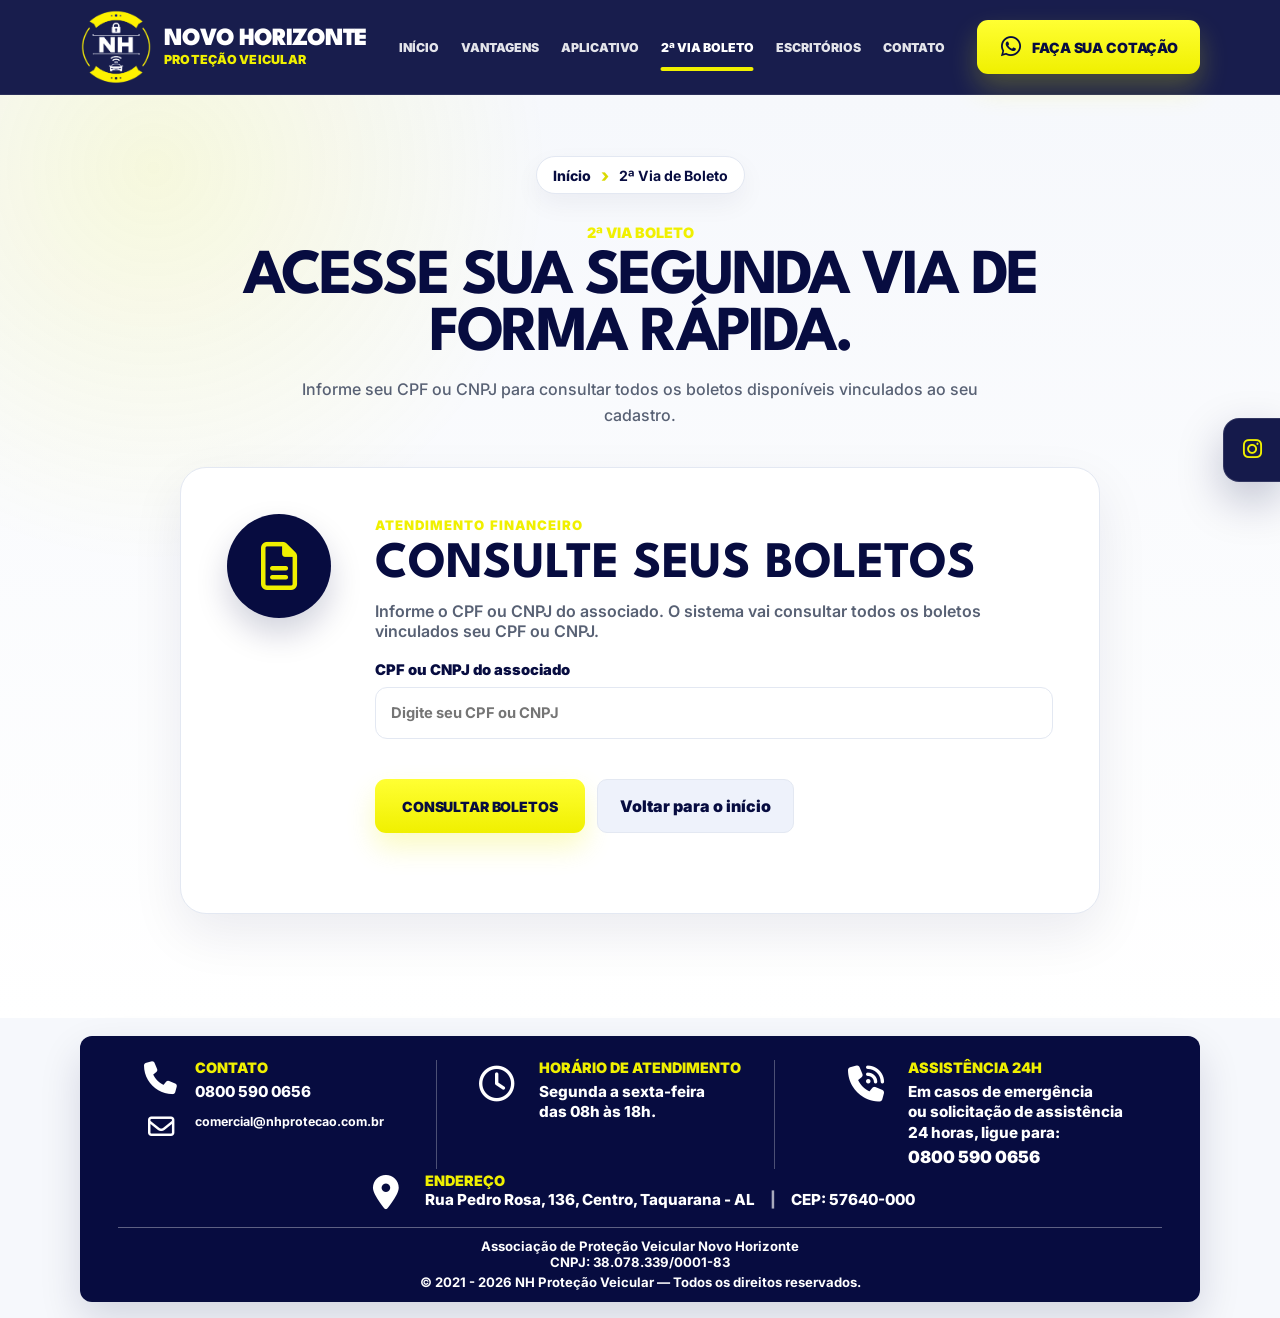
==== commit 5e0d5d12: "ajustes de texto boleto" ====
--- a/boleto.html
+++ b/boleto.html
@@ -63,7 +63,7 @@
 <span>Atendimento financeiro</span>
 <h2>Consulte seus boletos</h2>
 <p>
-  Informe o CPF ou CNPJ do associado. O sistema vai consultar o cadastro e retornar todos os boletos disponíveis vinculados aos veículos desse associado.
+  Informe o CPF ou CNPJ do associado. O sistema vai consultar todos os boletos vinculados seu CPF ou CNPJ.
 </p>
 <form class="boleto-form" id="boletoBuscaForm">
 <label>
--- a/style.css
+++ b/style.css
@@ -3904,6 +3904,21 @@
   white-space: nowrap;
 }
 
+
+.boleto-call-button {
+  width: fit-content;
+  padding-inline: 18px;
+  background: linear-gradient(180deg, #ffff33, var(--yellow));
+}
+
+.boleto-call-button i {
+  font-size: 1rem;
+}
+
+.boleto-item--blocked .boleto-item__actions {
+  align-self: end;
+}
+
 .boleto-empty-state {
   padding: 16px;
   border: 1px dashed var(--border);
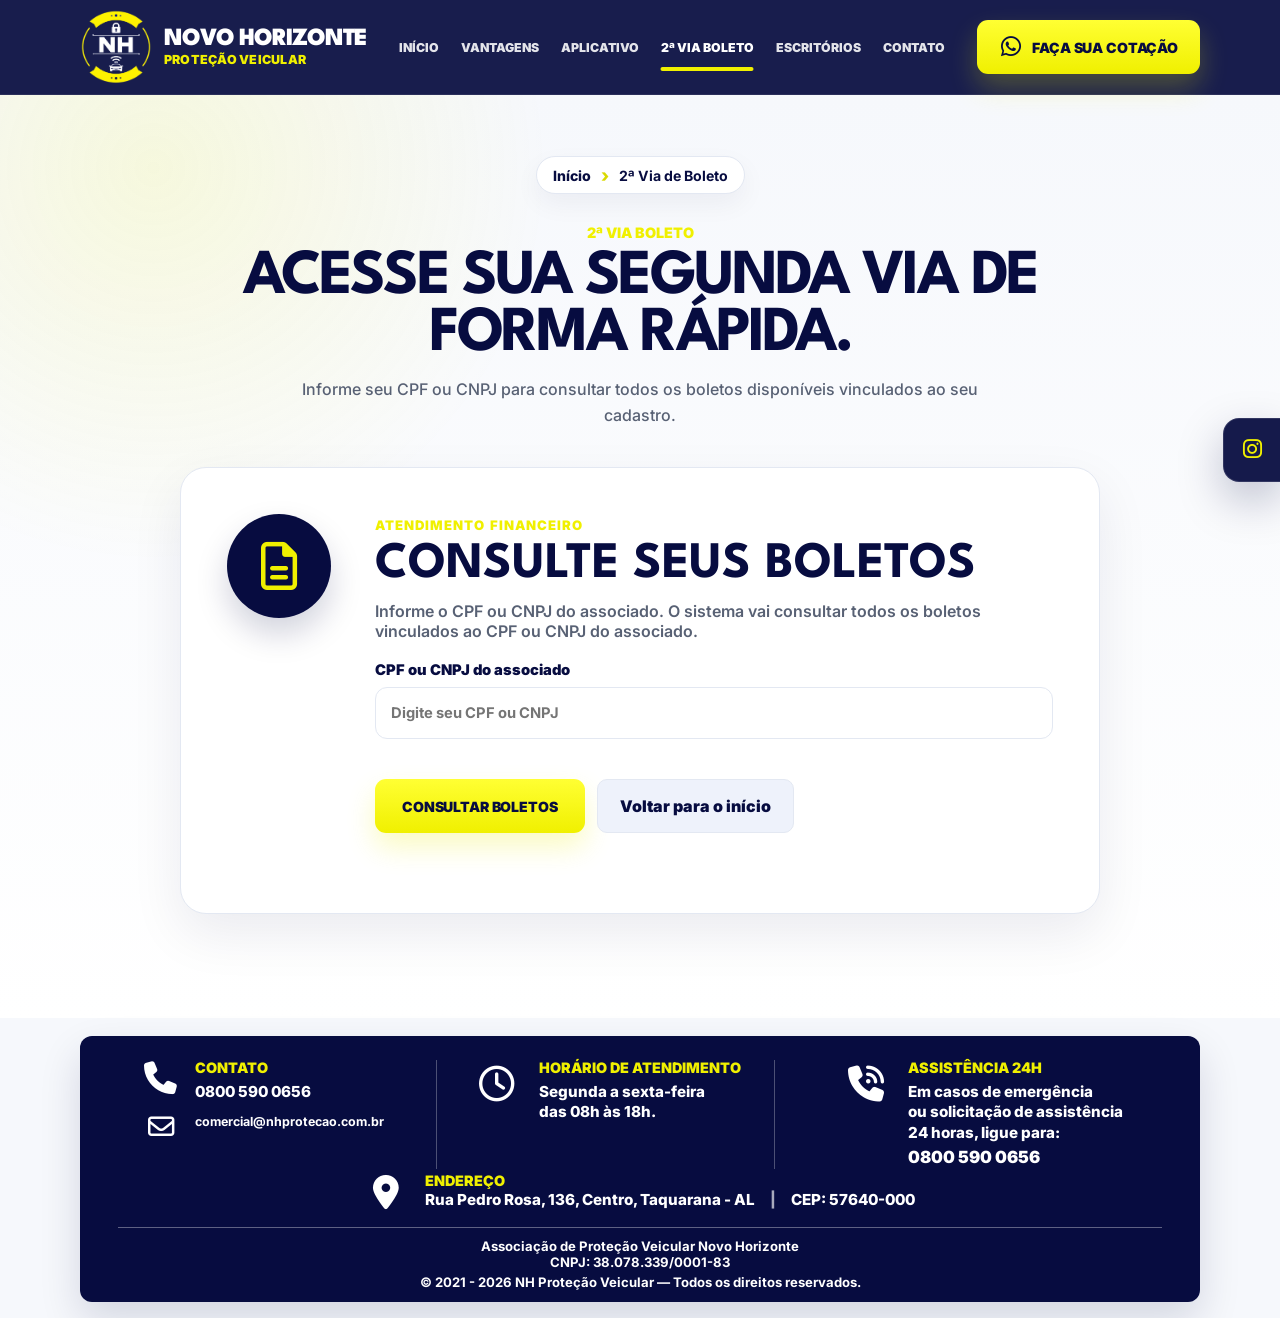
==== commit aff2c59a: "ajuste de texto de boletos" ====
--- a/boleto.html
+++ b/boleto.html
@@ -63,7 +63,7 @@
 <span>Atendimento financeiro</span>
 <h2>Consulte seus boletos</h2>
 <p>
-  Informe o CPF ou CNPJ do associado. O sistema vai consultar todos os boletos vinculados seu CPF ou CNPJ.
+  Informe o CPF ou CNPJ do associado. O sistema vai consultar todos os boletos vinculados ao CPF ou CNPJ do associado.
 </p>
 <form class="boleto-form" id="boletoBuscaForm">
 <label>
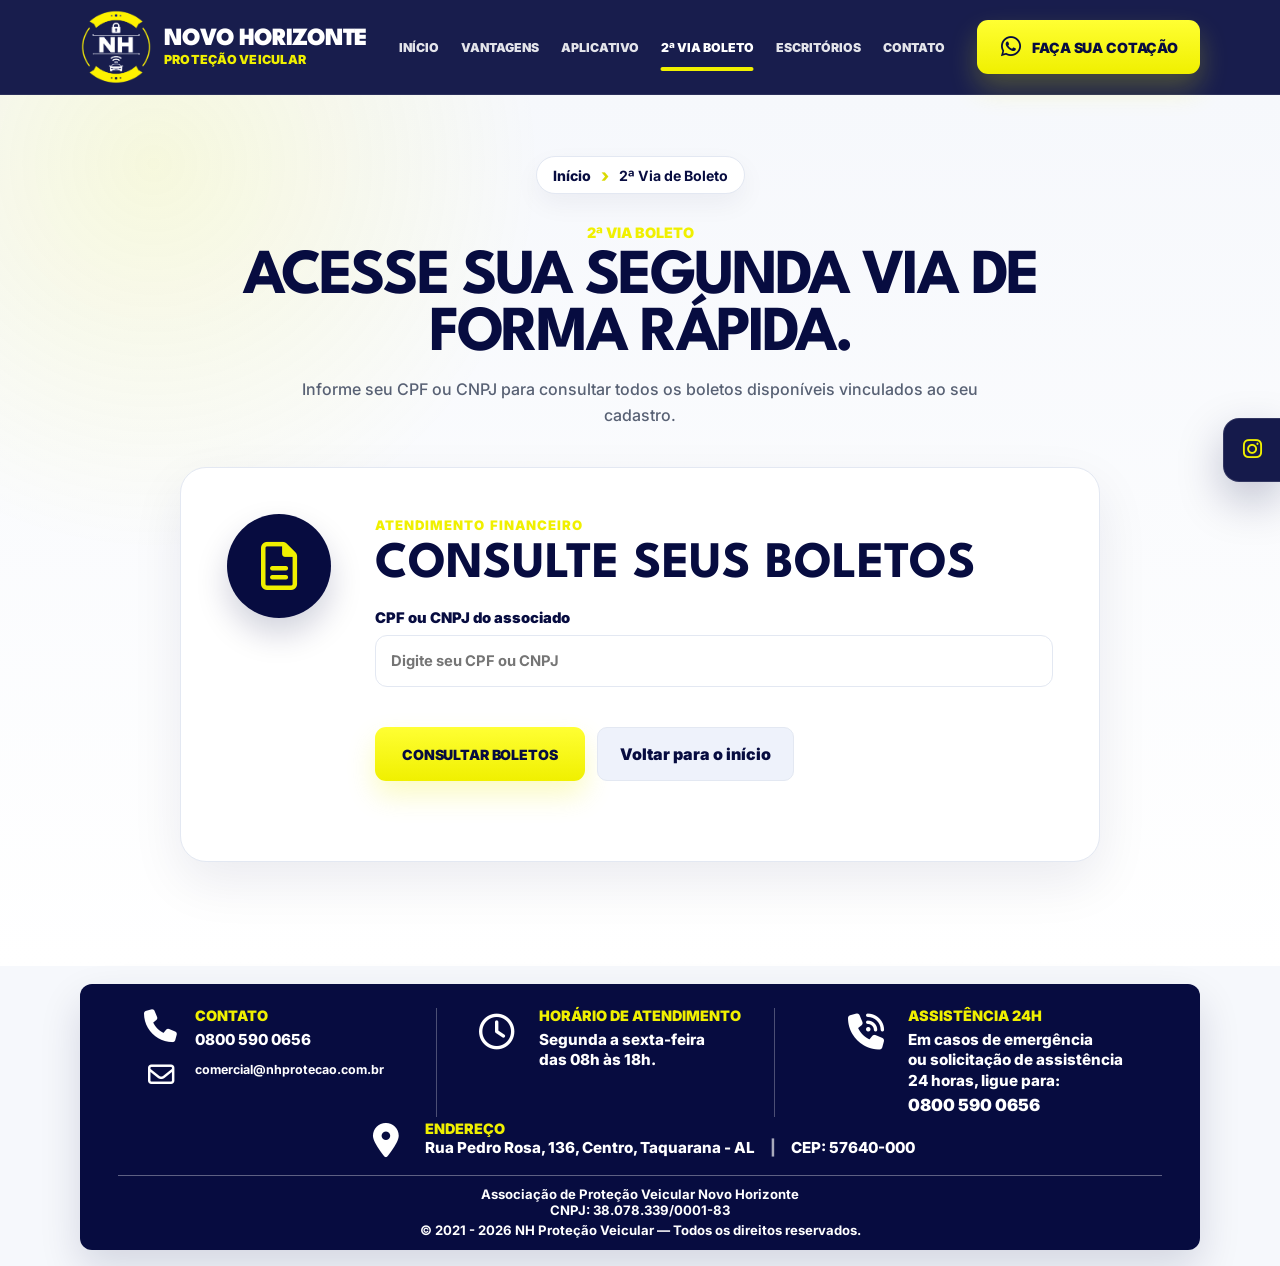
==== commit 6459b8fa: "ajuste de texto da aba boleto" ====
--- a/boleto.html
+++ b/boleto.html
@@ -62,9 +62,6 @@
 <div class="boleto-flow-content">
 <span>Atendimento financeiro</span>
 <h2>Consulte seus boletos</h2>
-<p>
-  Informe o CPF ou CNPJ do associado. O sistema vai consultar todos os boletos vinculados ao CPF ou CNPJ do associado.
-</p>
 <form class="boleto-form" id="boletoBuscaForm">
 <label>
     CPF ou CNPJ do associado
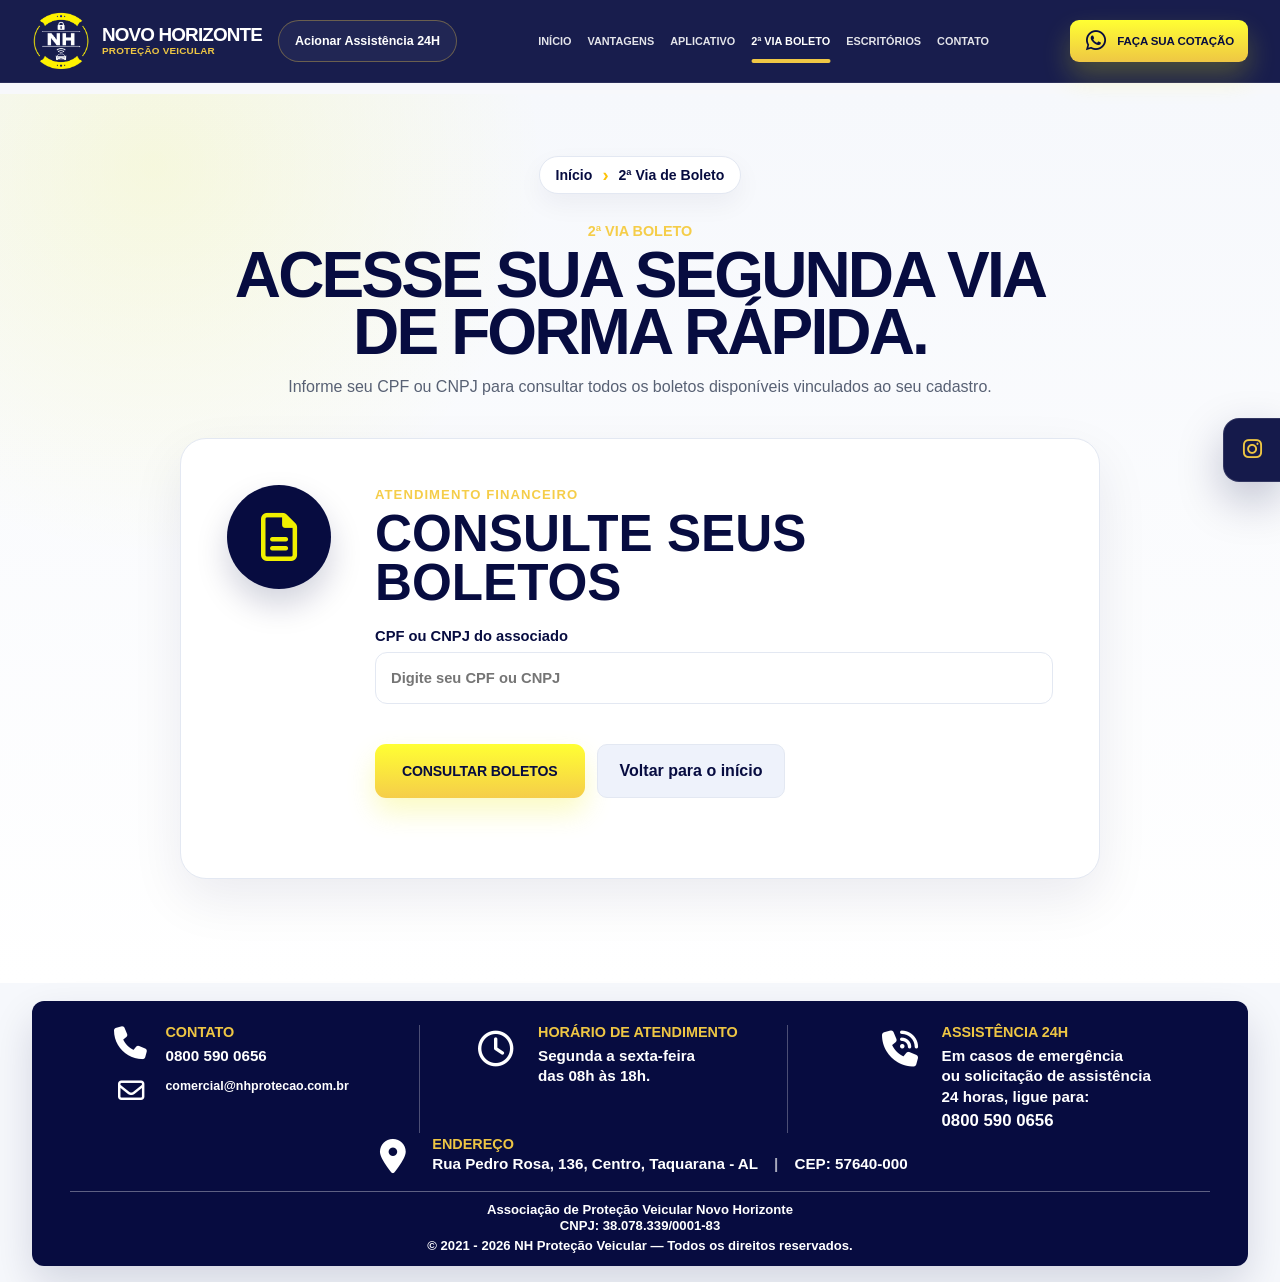
==== commit 539433a8: "Ajuste CSS Final" ====
--- a/boleto.html
+++ b/boleto.html
@@ -23,6 +23,9 @@
 <small>Proteção Veicular</small>
 </span>
 </a>
+<a class="header-phone" href="tel:08005900656" aria-label="Ligar para 0800 590 0656">
+<span>Acionar Assistência 24H</span>
+</a>
 <button aria-expanded="false" aria-label="Abrir menu" class="menu-toggle" type="button">
 <span></span>
 <span></span>
--- a/style.css
+++ b/style.css
@@ -3,17 +3,18 @@
   --navy-900: #070c40;
   --navy-800: #070c40;
   --navy-700: #070c40;
-  --yellow: #f0f000;
-  --yellow-dark: #dada00;
+  --yellow: #f5cc44f8;
+  --yellow-dark: #FDC206;
   --white: #ffffff;
   --off-white: #f7f8fb;
   --text: #070c40;
   --muted: #586174;
   --border: #e3e8f2;
   --shadow: 0 24px 60px rgba(7, 12, 64, 0.12);
-  --font-body: "Helvetica Now Display", "Inter", Arial, sans-serif;
-  --font-display: "League Spartan", "Helvetica Now Display", Arial, sans-serif;
-}
+  --font-body: "Poppins", sans-serif;
+  --font-display: "Poppins", sans-serif;
+}
+
 
 * {
   box-sizing: border-box;
@@ -29,6 +30,7 @@
 body {
   min-height: 100vh;
   font-family: var(--font-body);
+  font-optical-sizing: auto;
   color: var(--text);
   background: var(--off-white);
   overflow-x: hidden;
@@ -338,12 +340,12 @@
 
 .benefits-grid {
   display: grid;
-  grid-template-columns: repeat(6, 1fr);
-  gap: 9px;
+  grid-template-columns: repeat(5, 1fr);
+  gap: 12px;
 }
 
 .benefit-card {
-  min-height: 252px;
+  min-height: 236px;
   display: flex;
   flex-direction: column;
   align-items: center;
@@ -374,6 +376,14 @@
   font-size: 2.24rem;
   font-weight: 900;
   box-shadow: 0 14px 32px rgba(7, 12, 64, 0.14);
+}
+
+.icon-circle img {
+  width: 66px;
+  height: 66px;
+  object-fit: contain;
+  display: block;
+  filter: drop-shadow(0 8px 14px rgba(0, 0, 0, 0.12));
 }
 
 .benefit-card h3 {
@@ -4704,3 +4714,2001 @@
     grid-template-columns: 1fr;
   }
 }
+
+@media (max-width: 760px) {
+  .icon-circle img {
+    width: 54px;
+    height: 54px;
+  }
+}
+
+@media (max-width: 520px) {
+  .icon-circle img {
+    width: 48px;
+    height: 48px;
+  }
+}
+
+
+/* Ajuste visual do celular realista na seção do aplicativo */
+.app-card {
+  grid-template-columns: 190px minmax(0, 1fr) 270px !important;
+  min-height: 190px !important;
+  padding: 16px 56px 16px 34px !important;
+  overflow: visible !important;
+  align-items: center !important;
+}
+
+.app-card .phone-mockup.phone-mockup-real {
+  position: relative !important;
+  width: 185px !important;
+  height: 210px !important;
+  display: flex !important;
+  align-items: center !important;
+  justify-content: center !important;
+  overflow: visible !important;
+  margin: -38px 0 -26px !important;
+  grid-area: auto !important;
+}
+
+.app-card .phone-mockup.phone-mockup-real::before,
+.app-card .phone-mockup.phone-mockup-real .phone-screen,
+.app-card .phone-mockup.phone-mockup-real .app-icons,
+.app-card .phone-mockup.phone-mockup-real .mini-logo {
+  display: none !important;
+  content: none !important;
+}
+
+.app-phone-image {
+  width: 178px !important;
+  max-width: none !important;
+  height: auto !important;
+  display: block !important;
+  object-fit: contain !important;
+  filter: drop-shadow(0 20px 34px rgba(7, 12, 64, 0.22)) !important;
+}
+
+.app-card .store-buttons.store-badges {
+  max-width: 265px !important;
+  gap: 10px !important;
+}
+
+.app-card .store-buttons.store-badges a {
+  border-radius: 10px !important;
+  box-shadow: 0 10px 24px rgba(7, 12, 64, 0.14) !important;
+}
+
+.app-card .store-buttons.store-badges img {
+  border-radius: 10px !important;
+}
+
+@media (max-width: 980px) {
+  .app-card {
+    grid-template-columns: 150px minmax(0, 1fr) 230px !important;
+    padding: 14px 24px 14px 18px !important;
+    gap: 16px !important;
+  }
+
+  .app-card .phone-mockup.phone-mockup-real {
+    width: 145px !important;
+    height: 176px !important;
+    margin: -28px 0 -20px !important;
+  }
+
+  .app-phone-image {
+    width: 145px !important;
+  }
+}
+
+@media (max-width: 760px) {
+  .app-card {
+    grid-template-columns: 92px minmax(0, 1fr) 132px !important;
+    grid-template-areas: "phone copy buttons" !important;
+    min-height: 130px !important;
+    padding: 10px 10px 10px 8px !important;
+    gap: 9px !important;
+    overflow: hidden !important;
+  }
+
+  .app-card .phone-mockup.phone-mockup-real {
+    grid-area: phone !important;
+    width: 92px !important;
+    height: 128px !important;
+    margin: 0 !important;
+    align-self: center !important;
+  }
+
+  .app-phone-image {
+    width: 106px !important;
+  }
+
+  .app-card .store-buttons.store-badges {
+    grid-area: buttons !important;
+    max-width: 132px !important;
+    gap: 6px !important;
+  }
+}
+
+@media (max-width: 420px) {
+  .app-card {
+    grid-template-columns: 82px minmax(0, 1fr) 112px !important;
+    gap: 7px !important;
+  }
+
+  .app-card .phone-mockup.phone-mockup-real {
+    width: 82px !important;
+    height: 118px !important;
+  }
+
+  .app-phone-image {
+    width: 98px !important;
+  }
+
+  .app-card .store-buttons.store-badges {
+    max-width: 112px !important;
+  }
+}
+
+
+/* Ajuste final: tamanho ideal dos ícones dos benefícios */
+.benefits-section .benefit-card .icon-circle {
+  width: 92px;
+  height: 92px;
+  margin-bottom: 16px;
+  overflow: visible;
+}
+
+.benefits-section .benefit-card .icon-circle img {
+  width: 84px;
+  height: 84px;
+  object-fit: contain;
+  transform: scale(1.38);
+  transform-origin: center;
+  filter: drop-shadow(0 8px 14px rgba(0, 0, 0, 0.12));
+}
+
+/* Mantém os ícones dos passos sem alterar */
+.steps-section .icon-circle {
+  width: 86px;
+  height: 86px;
+}
+
+.steps-section .icon-circle img {
+  width: 66px;
+  height: 66px;
+  transform: none;
+}
+
+@media (max-width: 760px) {
+  .benefits-section .benefit-card .icon-circle {
+    width: 72px;
+    height: 72px;
+    margin-bottom: 9px;
+  }
+
+  .benefits-section .benefit-card .icon-circle img {
+    width: 66px;
+    height: 66px;
+    transform: scale(1.28);
+  }
+}
+
+@media (max-width: 430px) {
+  .benefits-section .benefit-card .icon-circle {
+    width: 64px;
+    height: 64px;
+    margin-bottom: 8px;
+  }
+
+  .benefits-section .benefit-card .icon-circle img {
+    width: 58px;
+    height: 58px;
+    transform: scale(1.22);
+  }
+}
+
+
+/* Ajustes: telefone no header e bloco de afiliados */
+.header-phone {
+  min-height: 46px;
+  display: inline-flex;
+  align-items: center;
+  justify-content: center;
+  gap: 9px;
+  padding: 0 14px;
+  border: 1px solid rgba(245, 204, 68, 0.32);
+  border-radius: 999px;
+  color: var(--white);
+  background: rgba(255, 255, 255, 0.06);
+  font-size: 0.86rem;
+  font-weight: 900;
+  white-space: nowrap;
+  transition: 0.22s ease;
+}
+
+.header-phone:hover {
+  color: var(--navy-950);
+  background: var(--yellow);
+  transform: translateY(-2px);
+}
+
+.header-phone img {
+  width: 27px;
+  height: 27px;
+  object-fit: contain;
+  filter: drop-shadow(0 5px 10px rgba(0, 0, 0, 0.18));
+}
+
+.proof-icon.proof-icon-image {
+  overflow: hidden;
+  border-radius: 50%;
+  background: transparent;
+}
+
+.proof-icon.proof-icon-image img {
+  width: 62px;
+  height: 62px;
+  object-fit: contain;
+  display: block;
+}
+
+.proof-call-text span {
+  max-width: 560px;
+  line-height: 1.42;
+}
+
+@media (max-width: 1060px) {
+  .header-phone {
+    margin-left: auto;
+  }
+}
+
+@media (max-width: 760px) {
+  .header-phone {
+    order: 2;
+    min-height: 38px;
+    padding: 0 10px;
+    gap: 6px;
+    font-size: 0.68rem;
+  }
+
+  .header-phone img {
+    width: 22px;
+    height: 22px;
+  }
+
+  .header-cta {
+    display: none;
+  }
+
+  .proof-icon.proof-icon-image img {
+    width: 46px;
+    height: 46px;
+  }
+
+  .proof-call-text span {
+    max-width: 100%;
+    font-size: 0.58rem;
+    line-height: 1.32;
+  }
+}
+
+@media (max-width: 430px) {
+  .header-phone {
+    min-height: 34px;
+    padding: 0 8px;
+    font-size: 0.58rem;
+  }
+
+  .header-phone img {
+    width: 19px;
+    height: 19px;
+  }
+
+  .proof-call-text span {
+    font-size: 0.52rem;
+  }
+}
+
+
+/* =========================================================
+   CORREÇÃO FINAL RESPONSIVA — NH PROTEÇÃO VEICULAR
+   Corrige estouro lateral, hero cortado, header e cards.
+   ========================================================= */
+
+html,
+body {
+  width: 100%;
+  max-width: 100%;
+  overflow-x: hidden;
+}
+
+body {
+  position: relative;
+}
+
+.site-header,
+main,
+section,
+footer {
+  width: 100%;
+  max-width: 100%;
+}
+
+.container {
+  width: min(1180px, calc(100% - 32px));
+  max-width: 1180px;
+  margin-inline: auto;
+}
+
+.site-header {
+  left: 0;
+  right: 0;
+}
+
+.nav-wrapper {
+  width: min(1180px, calc(100% - 32px));
+  max-width: 1180px;
+  margin-inline: auto;
+}
+
+.header-phone {
+  min-height: 42px;
+  display: inline-flex;
+  align-items: center;
+  justify-content: center;
+  padding: 0 16px;
+  border: 1px solid rgba(245, 204, 68, 0.34);
+  border-radius: 999px;
+  color: var(--white);
+  background: rgba(255, 255, 255, 0.04);
+  font-size: 0.78rem;
+  font-weight: 900;
+  white-space: nowrap;
+  text-transform: none;
+}
+
+.header-phone:hover {
+  color: var(--navy-950);
+  background: var(--yellow);
+}
+
+.hero-section {
+  overflow: hidden;
+}
+
+.hero-content {
+  width: min(1180px, calc(100% - 32px));
+  max-width: 1180px;
+  margin-inline: auto;
+}
+
+.hero-copy h1 {
+  max-width: 100%;
+  overflow-wrap: normal;
+  word-break: normal;
+}
+
+.proof-affiliate-logo {
+  flex: 0 0 auto;
+  display: flex;
+  align-items: center;
+  justify-content: center;
+}
+
+.proof-affiliate-logo img {
+  width: 82px;
+  height: auto;
+  display: block;
+}
+
+/* DESKTOP GRANDE */
+@media (min-width: 1221px) {
+  .container,
+  .nav-wrapper,
+  .hero-content {
+    width: min(1240px, calc(100% - 64px));
+    max-width: 1240px;
+  }
+
+  .nav-wrapper {
+    min-height: 82px;
+    gap: 16px;
+  }
+
+  .brand-symbol {
+    width: 58px;
+  }
+
+  .brand-name strong {
+    font-size: 1.18rem;
+    white-space: nowrap;
+  }
+
+  .brand-name small {
+    font-size: 0.62rem;
+    white-space: nowrap;
+  }
+
+  .main-menu {
+    flex: 1 1 auto;
+    gap: 16px;
+    font-size: 0.68rem;
+  }
+
+  .main-menu a {
+    white-space: nowrap;
+  }
+
+  .header-cta {
+    min-height: 42px;
+    padding: 0 14px;
+    border-radius: 9px;
+    font-size: 0.72rem;
+  }
+
+  .hero-section {
+    min-height: 650px;
+    padding-top: 82px;
+  }
+
+  .hero-bg {
+    inset: 82px 0 0 0;
+    width: 100%;
+    background-position: center right;
+    background-size: cover;
+  }
+
+  .hero-copy {
+    width: min(560px, 44vw);
+    padding-block: 64px;
+  }
+
+  .hero-copy h1 {
+    font-size: clamp(3.4rem, 5.1vw, 5rem);
+    line-height: 0.93;
+    letter-spacing: -0.065em;
+  }
+
+  .hero-copy p {
+    width: min(420px, 100%);
+    margin: 24px 0 30px;
+    font-size: 1.05rem;
+    line-height: 1.42;
+  }
+
+  .benefits-grid {
+    grid-template-columns: repeat(5, minmax(0, 1fr));
+    gap: 14px;
+  }
+
+  .benefit-card {
+    min-height: 210px;
+    padding: 28px 14px 22px;
+  }
+
+  .proof-strip.proof-strip-single {
+    width: min(100%, 980px);
+    margin-inline: auto;
+    padding: 30px 58px;
+  }
+
+  .proof-call-content {
+    display: flex;
+    align-items: center;
+    gap: 22px;
+  }
+
+  .proof-call-text strong {
+    font-size: clamp(1.75rem, 3vw, 2.45rem);
+    line-height: 0.9;
+  }
+
+  .app-card {
+    grid-template-columns: 200px 1fr 270px;
+    padding-inline: 56px;
+  }
+}
+
+/* NOTEBOOK / DESKTOP MÉDIO */
+@media (min-width: 1061px) and (max-width: 1220px) {
+  .container,
+  .nav-wrapper,
+  .hero-content {
+    width: min(100% - 36px, 1120px);
+    max-width: 1120px;
+  }
+
+  .nav-wrapper {
+    min-height: 78px;
+    gap: 10px;
+  }
+
+  .brand {
+    gap: 8px;
+  }
+
+  .brand-symbol {
+    width: 50px;
+  }
+
+  .brand-name strong {
+    font-size: 0.98rem;
+    white-space: nowrap;
+  }
+
+  .brand-name small {
+    font-size: 0.52rem;
+    white-space: nowrap;
+  }
+
+  .header-phone {
+    min-height: 36px;
+    padding: 0 9px;
+    font-size: 0.58rem;
+  }
+
+  .main-menu {
+    flex: 1 1 auto;
+    gap: 10px;
+    font-size: 0.6rem;
+  }
+
+  .main-menu a {
+    white-space: nowrap;
+  }
+
+  .header-cta {
+    min-height: 38px;
+    padding: 0 10px;
+    border-radius: 8px;
+    font-size: 0.6rem;
+  }
+
+  .header-cta .wa-icon {
+    width: 18px;
+    min-width: 18px;
+    height: 18px;
+    font-size: 1.1rem;
+  }
+
+  .hero-section {
+    min-height: 610px;
+    padding-top: 78px;
+  }
+
+  .hero-bg {
+    inset: 78px 0 0 0;
+    width: 100%;
+    background-position: center right;
+    background-size: cover;
+  }
+
+  .hero-copy {
+    width: min(470px, 42vw);
+    padding-block: 56px;
+  }
+
+  .hero-copy h1 {
+    font-size: clamp(3rem, 4.8vw, 4.25rem);
+    line-height: 0.92;
+    letter-spacing: -0.06em;
+  }
+
+  .hero-copy p {
+    width: min(360px, 100%);
+    margin: 22px 0 28px;
+    font-size: 0.95rem;
+    line-height: 1.42;
+  }
+
+  .benefits-grid {
+    grid-template-columns: repeat(5, minmax(0, 1fr));
+    gap: 12px;
+  }
+
+  .benefit-card {
+    min-height: 195px;
+    padding: 24px 10px 20px;
+  }
+
+  .benefit-card h3 {
+    font-size: 0.82rem;
+  }
+
+  .proof-strip.proof-strip-single {
+    width: min(100%, 920px);
+    margin-inline: auto;
+    padding: 26px 42px;
+  }
+
+  .proof-call-content {
+    display: flex;
+    align-items: center;
+    gap: 18px;
+  }
+
+  .proof-affiliate-logo img {
+    width: 74px;
+  }
+
+  .proof-call-text strong {
+    font-size: 1.8rem;
+  }
+
+  .proof-call-text span {
+    max-width: 540px;
+    font-size: 0.82rem;
+  }
+
+  .app-card {
+    grid-template-columns: 160px 1fr 230px;
+    gap: 22px;
+    padding-inline: 34px;
+  }
+}
+
+/* DESKTOP APERTADO: prioriza menu */
+@media (min-width: 1061px) and (max-width: 1120px) {
+  .header-phone {
+    display: none;
+  }
+
+  .main-menu {
+    gap: 12px;
+    font-size: 0.64rem;
+  }
+}
+
+/* TABLET */
+@media (min-width: 761px) and (max-width: 1060px) {
+  .container,
+  .nav-wrapper,
+  .hero-content {
+    width: min(100% - 36px, 940px);
+    max-width: 940px;
+  }
+
+  .site-header {
+    position: sticky;
+    top: 0;
+  }
+
+  .nav-wrapper {
+    min-height: 82px;
+    justify-content: flex-start;
+    gap: 12px;
+  }
+
+  .brand {
+    margin-right: auto;
+  }
+
+  .brand-symbol {
+    width: 56px;
+  }
+
+  .brand-name strong {
+    font-size: 1.16rem;
+  }
+
+  .brand-name small {
+    font-size: 0.62rem;
+  }
+
+  .header-phone {
+    margin-left: auto;
+    min-height: 40px;
+    padding: 0 14px;
+    font-size: 0.72rem;
+  }
+
+  .menu-toggle {
+    display: grid;
+    place-items: center;
+    order: 3;
+    flex: 0 0 48px;
+  }
+
+  .main-menu,
+  .header-cta {
+    display: none;
+  }
+
+  .main-menu.open {
+    inset: 82px 18px auto 18px;
+    display: grid;
+  }
+
+  .hero-section {
+    min-height: 540px;
+    padding-top: 0;
+  }
+
+  .hero-bg {
+    inset: 0;
+    width: 100%;
+    background-position: 60% center;
+    background-size: cover;
+  }
+
+  .hero-copy {
+    width: min(430px, 50vw);
+    padding-block: 52px;
+  }
+
+  .hero-copy h1 {
+    font-size: clamp(2.8rem, 6.3vw, 4rem);
+    line-height: 0.94;
+  }
+
+  .hero-copy p {
+    width: min(340px, 100%);
+    font-size: 0.95rem;
+    line-height: 1.42;
+  }
+
+  .benefits-grid {
+    grid-template-columns: repeat(3, minmax(0, 1fr));
+    gap: 14px;
+  }
+
+  .proof-strip.proof-strip-single {
+    display: flex;
+    align-items: center;
+    justify-content: space-between;
+    gap: 24px;
+    padding: 26px 34px;
+  }
+
+  .proof-call-content {
+    display: flex;
+    align-items: center;
+    gap: 18px;
+  }
+
+  .proof-affiliate-logo img {
+    width: 76px;
+  }
+
+  .proof-call-text strong {
+    font-size: 1.75rem;
+  }
+
+  .app-card {
+    grid-template-columns: 130px 1fr 210px;
+    gap: 22px;
+    padding: 14px 28px;
+  }
+}
+
+/* MOBILE */
+@media (max-width: 760px) {
+  .container,
+  .nav-wrapper,
+  .hero-content {
+    width: min(100% - 24px, 480px);
+    max-width: 480px;
+  }
+
+  .site-header {
+    position: sticky;
+    top: 0;
+  }
+
+  .nav-wrapper {
+    min-height: 72px;
+    justify-content: flex-start;
+    gap: 8px;
+  }
+
+  .brand {
+    flex: 1 1 auto;
+    min-width: 0;
+    margin-right: 0;
+    gap: 8px;
+  }
+
+  .brand-symbol {
+    width: 46px;
+  }
+
+  .brand-name {
+    min-width: 0;
+  }
+
+  .brand-name strong {
+    font-size: 0.98rem;
+    line-height: 0.9;
+    white-space: nowrap;
+  }
+
+  .brand-name small {
+    font-size: 0.5rem;
+    white-space: nowrap;
+  }
+
+  .header-phone {
+    order: 2;
+    flex: 0 0 auto;
+    min-height: 34px;
+    padding: 0 9px;
+    border-radius: 999px;
+    font-size: 0.55rem;
+  }
+
+  .menu-toggle {
+    order: 3;
+    display: grid;
+    place-items: center;
+    flex: 0 0 40px;
+    width: 40px;
+    min-width: 40px;
+    height: 40px;
+    min-height: 40px;
+    padding: 0;
+    border: 0;
+    background: transparent;
+  }
+
+  .menu-toggle span {
+    width: 26px;
+    height: 3px;
+    margin: 3px auto;
+    background: var(--white);
+  }
+
+  .main-menu,
+  .header-cta {
+    display: none !important;
+  }
+
+  .main-menu.open {
+    position: fixed;
+    inset: 72px 12px auto 12px;
+    display: grid !important;
+    gap: 6px;
+    max-width: calc(100vw - 24px);
+  }
+
+  .hero-section {
+    min-height: 304px;
+    padding-top: 0;
+    align-items: center;
+  }
+
+  .hero-bg {
+    inset: 0;
+    width: 100%;
+    background-position: 62% center;
+    background-size: cover;
+  }
+
+  .hero-bg::after {
+    background:
+      linear-gradient(90deg, rgba(7, 12, 64, 0.98) 0%, rgba(7, 12, 64, 0.86) 44%, rgba(7, 12, 64, 0.34) 100%),
+      linear-gradient(180deg, rgba(7, 12, 64, 0.04), rgba(7, 12, 64, 0.5));
+  }
+
+  .hero-copy {
+    width: min(225px, 62vw);
+    padding: 20px 0 22px;
+  }
+
+  .hero-copy h1 {
+    font-size: clamp(1.55rem, 7.4vw, 2.35rem);
+    line-height: 0.94;
+    letter-spacing: -0.045em;
+  }
+
+  .hero-copy p {
+    width: min(210px, 100%);
+    margin: 12px 0 14px;
+    font-size: 0.72rem;
+    line-height: 1.42;
+  }
+
+  .hero-copy .primary-button {
+    width: auto;
+    min-height: 38px;
+    padding: 0 14px;
+    border-radius: 8px;
+    font-size: 0.64rem;
+  }
+
+  .section-padding {
+    padding-top: 30px;
+  }
+
+  .section-heading {
+    margin-bottom: 20px;
+  }
+
+  .section-heading span {
+    font-size: 0.66rem;
+  }
+
+  .section-heading h2 {
+    font-size: clamp(1.38rem, 5.6vw, 1.8rem);
+    line-height: 1.02;
+  }
+
+  .benefits-grid {
+    grid-template-columns: repeat(3, minmax(0, 1fr));
+    gap: 8px;
+  }
+
+  .benefit-card {
+    min-height: 136px;
+    padding: 10px 5px 12px;
+    border-radius: 9px;
+  }
+
+  .icon-circle {
+    width: 62px;
+    height: 62px;
+    margin-bottom: 8px;
+  }
+
+  .icon-circle img {
+    width: 52px;
+    height: 52px;
+  }
+
+  .benefit-card h3 {
+    margin-bottom: 0;
+    font-size: 0.58rem;
+    line-height: 1.15;
+  }
+
+  .benefit-card p {
+    display: none;
+  }
+
+  .proof-strip.proof-strip-single {
+    width: 100%;
+    display: flex;
+    flex-direction: column;
+    align-items: center;
+    justify-content: center;
+    gap: 14px;
+    margin-top: 18px;
+    padding: 22px 16px;
+    text-align: center;
+  }
+
+  .proof-call-content {
+    width: 100%;
+    display: flex;
+    flex-direction: column;
+    align-items: center;
+    gap: 10px;
+  }
+
+  .proof-affiliate-logo {
+    width: 100%;
+    justify-content: center;
+  }
+
+  .proof-affiliate-logo img {
+    width: 78px;
+    margin-inline: auto;
+  }
+
+  .proof-call-text {
+    width: 100%;
+    display: grid;
+    justify-items: center;
+    text-align: center;
+  }
+
+  .proof-call-text strong {
+    max-width: 310px;
+    font-size: clamp(1.65rem, 7.4vw, 2.15rem);
+    line-height: 0.92;
+    text-align: center;
+  }
+
+  .proof-call-text span {
+    max-width: 310px;
+    font-size: 0.66rem;
+    line-height: 1.28;
+    text-align: center;
+  }
+
+  .proof-call-button {
+    width: min(260px, 100%);
+    min-height: 44px;
+    margin-inline: auto;
+  }
+
+  .steps-section {
+    padding-top: 30px;
+  }
+
+  .steps-grid {
+    grid-template-columns: repeat(3, minmax(0, 1fr));
+    gap: 8px;
+  }
+
+  .steps-grid::before {
+    display: block;
+    left: 17%;
+    right: 17%;
+    top: 31px;
+  }
+
+  .step-card {
+    padding: 0;
+    border: 0;
+    background: transparent;
+  }
+
+  .step-card .icon-circle {
+    width: 62px;
+    height: 62px;
+  }
+
+  .step-number {
+    width: 23px;
+    height: 23px;
+    margin-top: -10px;
+    margin-bottom: 8px;
+    font-size: 0.75rem;
+  }
+
+  .step-card h3 {
+    max-width: 118px;
+    font-size: 0.58rem;
+  }
+
+  .step-card p {
+    max-width: 118px;
+    font-size: 0.5rem;
+  }
+
+  .app-card {
+    min-height: auto;
+    grid-template-columns: 84px 1fr;
+    gap: 11px;
+    padding: 12px;
+    text-align: left;
+  }
+
+  .phone-mockup {
+    display: block;
+    height: 104px;
+    grid-row: 1 / span 2;
+  }
+
+  .phone-mockup-real::before,
+  .phone-mockup::before,
+  .phone-screen {
+    display: none;
+  }
+
+  .app-phone-image {
+    width: 84px;
+    max-height: 120px;
+    object-fit: contain;
+  }
+
+  .app-copy h2 {
+    font-size: 0.98rem;
+    line-height: 1.04;
+  }
+
+  .app-copy p {
+    font-size: 0.62rem;
+    line-height: 1.2;
+  }
+
+  .store-buttons {
+    grid-column: 2;
+    width: min(160px, 100%);
+    gap: 6px;
+    margin: 0;
+  }
+
+  .store-buttons a,
+  .store-badge-link {
+    min-height: auto;
+    padding: 0;
+    background: transparent;
+  }
+
+  .store-buttons a::before {
+    display: none;
+  }
+
+  .store-badges img {
+    width: 100%;
+    height: auto;
+  }
+
+  .contact-section {
+    padding: 36px 0 50px;
+  }
+
+  .contact-panel {
+    grid-template-columns: 1fr;
+    gap: 24px;
+    padding: 28px 18px;
+    text-align: center;
+  }
+
+  .contact-copy h2 {
+    font-size: clamp(2rem, 9vw, 3rem);
+    line-height: 0.92;
+  }
+
+  .contact-copy p {
+    font-size: 0.86rem;
+  }
+
+  .contact-actions {
+    display: grid;
+    gap: 10px;
+  }
+
+  .contact-button {
+    width: 100%;
+  }
+
+  .floating-social {
+    right: 10px;
+    
+  }
+}
+
+/* MOBILE PEQUENO */
+@media (max-width: 430px) {
+  .container,
+  .nav-wrapper,
+  .hero-content {
+    width: min(100% - 18px, 430px);
+  }
+
+  .nav-wrapper {
+    min-height: 70px;
+    gap: 6px;
+  }
+
+  .brand-symbol {
+    width: 43px;
+  }
+
+  .brand-name strong {
+    font-size: 0.88rem;
+  }
+
+  .brand-name small {
+    font-size: 0.45rem;
+  }
+
+  .header-phone {
+    min-height: 32px;
+    padding: 0 7px;
+    font-size: 0.49rem;
+  }
+
+  .menu-toggle {
+    width: 36px;
+    min-width: 36px;
+    height: 36px;
+    min-height: 36px;
+    flex-basis: 36px;
+  }
+
+  .menu-toggle span {
+    width: 23px;
+  }
+
+  .hero-section {
+    min-height: 300px;
+  }
+
+  .hero-copy {
+    width: min(208px, 62vw);
+  }
+
+  .hero-copy h1 {
+    font-size: clamp(1.48rem, 7.2vw, 2.02rem);
+  }
+
+  .hero-copy p {
+    width: min(190px, 100%);
+    font-size: 0.66rem;
+  }
+
+  .hero-copy .primary-button {
+    min-height: 36px;
+    padding: 0 12px;
+    font-size: 0.58rem;
+  }
+
+  .benefits-grid {
+    gap: 6px;
+  }
+
+  .benefit-card {
+    min-height: 128px;
+    padding: 8px 4px 10px;
+  }
+
+  .icon-circle {
+    width: 58px;
+    height: 58px;
+  }
+
+  .icon-circle img {
+    width: 49px;
+    height: 49px;
+  }
+
+  .benefit-card h3 {
+    font-size: 0.52rem;
+  }
+
+  .proof-affiliate-logo img {
+    width: 74px;
+  }
+
+  .proof-call-text strong {
+    max-width: 285px;
+    font-size: 1.72rem;
+  }
+
+  .proof-call-text span {
+    max-width: 285px;
+    font-size: 0.6rem;
+  }
+
+  .step-card .icon-circle {
+    width: 58px;
+    height: 58px;
+  }
+
+  .steps-grid::before {
+    top: 29px;
+  }
+
+  .step-card h3 {
+    font-size: 0.52rem;
+  }
+
+  .step-card p {
+    font-size: 0.46rem;
+  }
+
+  .app-card {
+    grid-template-columns: 70px 1fr;
+    gap: 8px;
+    padding: 10px;
+  }
+
+  .app-phone-image {
+    width: 70px;
+  }
+
+  .app-copy h2 {
+    font-size: 0.86rem;
+  }
+
+  .app-copy p {
+    font-size: 0.56rem;
+  }
+
+  .store-buttons {
+    width: min(132px, 100%);
+  }
+}
+
+/* MICRO TELAS */
+@media (max-width: 370px) {
+  .brand-name {
+    display: none;
+  }
+
+  .brand {
+    flex: 0 0 auto;
+  }
+
+  .header-phone {
+    margin-left: auto;
+  }
+
+  .hero-copy {
+    width: 200px;
+  }
+
+  .hero-copy h1 {
+    font-size: 1.48rem;
+  }
+
+  .hero-copy p {
+    font-size: 0.6rem;
+  }
+}
+
+
+/* =========================================================
+   AJUSTE FINAL DO HEADER MOBILE — TODOS OS DEVICES
+   Corrige sobreposição entre logo, assistência, WhatsApp e menu.
+   ========================================================= */
+
+@media (max-width: 760px) {
+  .site-header {
+    position: sticky !important;
+    top: 0 !important;
+    left: 0 !important;
+    right: 0 !important;
+    z-index: 100 !important;
+    background: var(--navy-950) !important;
+    overflow: visible !important;
+  }
+
+  .nav-wrapper {
+    width: 100% !important;
+    max-width: none !important;
+    min-height: 70px !important;
+    padding: 0 10px !important;
+    margin: 0 !important;
+    display: flex !important;
+    align-items: center !important;
+    justify-content: flex-start !important;
+    gap: 6px !important;
+    overflow: visible !important;
+  }
+
+  .brand {
+    order: 1 !important;
+    flex: 1 1 auto !important;
+    min-width: 0 !important;
+    max-width: none !important;
+    gap: 7px !important;
+    overflow: hidden !important;
+  }
+
+  .brand-symbol {
+    width: 43px !important;
+    min-width: 43px !important;
+    height: auto !important;
+  }
+
+  .brand-name {
+    min-width: 0 !important;
+    max-width: 120px !important;
+    overflow: hidden !important;
+  }
+
+  .brand-name strong {
+    display: block !important;
+    max-width: 120px !important;
+    overflow: hidden !important;
+    color: var(--white) !important;
+    font-size: 0.84rem !important;
+    line-height: 0.92 !important;
+    letter-spacing: -0.035em !important;
+    white-space: nowrap !important;
+    text-overflow: clip !important;
+  }
+
+  .brand-name small {
+    display: block !important;
+    max-width: 120px !important;
+    overflow: hidden !important;
+    font-size: 0.42rem !important;
+    line-height: 1 !important;
+    white-space: nowrap !important;
+    text-overflow: clip !important;
+  }
+
+  .header-phone {
+    order: 2 !important;
+    flex: 0 0 auto !important;
+    width: auto !important;
+    min-width: 84px !important;
+    max-width: 96px !important;
+    min-height: 32px !important;
+    height: 32px !important;
+    padding: 0 7px !important;
+    margin: 0 !important;
+    border: 1px solid rgba(245, 204, 68, 0.48) !important;
+    border-radius: 999px !important;
+    color: var(--white) !important;
+    background: rgba(255, 255, 255, 0.035) !important;
+    box-shadow: none !important;
+    white-space: nowrap !important;
+    overflow: hidden !important;
+    font-size: 0 !important;
+    line-height: 1 !important;
+  }
+
+  .header-phone span {
+    display: none !important;
+  }
+
+  .header-phone::after {
+    content: "Assistência 24H";
+    display: block;
+    font-size: 0.48rem;
+    font-weight: 900;
+    line-height: 1;
+    white-space: nowrap;
+  }
+
+  .header-cta {
+    order: 3 !important;
+    flex: 0 0 42px !important;
+    width: 42px !important;
+    min-width: 42px !important;
+    max-width: 42px !important;
+    height: 42px !important;
+    min-height: 42px !important;
+    max-height: 42px !important;
+    display: inline-grid !important;
+    place-items: center !important;
+    padding: 0 !important;
+    margin: 0 !important;
+    border-radius: 9px !important;
+    font-size: 0 !important;
+    line-height: 0 !important;
+    box-shadow: 0 10px 22px rgba(240, 240, 0, 0.2) !important;
+  }
+
+  .header-cta .wa-icon {
+    width: 24px !important;
+    min-width: 24px !important;
+    height: 24px !important;
+    font-size: 1.45rem !important;
+    line-height: 1 !important;
+  }
+
+  .menu-toggle {
+    order: 4 !important;
+    flex: 0 0 38px !important;
+    width: 38px !important;
+    min-width: 38px !important;
+    max-width: 38px !important;
+    height: 38px !important;
+    min-height: 38px !important;
+    max-height: 38px !important;
+    display: grid !important;
+    align-content: center !important;
+    justify-content: center !important;
+    padding: 0 !important;
+    margin: 0 !important;
+    border: 0 !important;
+    border-radius: 0 !important;
+    background: transparent !important;
+  }
+
+  .menu-toggle span {
+    width: 27px !important;
+    height: 3px !important;
+    margin: 3px auto !important;
+    border-radius: 999px !important;
+    background: var(--white) !important;
+  }
+
+  .main-menu {
+    display: none !important;
+  }
+
+  .main-menu.open {
+    position: fixed !important;
+    inset: 70px 10px auto 10px !important;
+    width: auto !important;
+    max-width: calc(100vw - 20px) !important;
+    display: grid !important;
+    gap: 6px !important;
+    padding: 14px !important;
+    border-radius: 16px !important;
+    background: rgba(7, 12, 64, 0.98) !important;
+    box-shadow: 0 24px 60px rgba(7, 12, 64, 0.22) !important;
+  }
+
+  .hero-section {
+    min-height: 312px !important;
+    padding-top: 0 !important;
+    align-items: center !important;
+  }
+
+  .hero-bg {
+    inset: 0 !important;
+    width: 100% !important;
+    background-position: 63% center !important;
+    background-size: cover !important;
+  }
+
+  .hero-copy {
+    width: min(230px, 62vw) !important;
+    padding: 20px 0 22px !important;
+  }
+
+  .hero-copy h1 {
+    font-size: clamp(1.72rem, 7.3vw, 2.35rem) !important;
+    line-height: 0.93 !important;
+    letter-spacing: -0.045em !important;
+  }
+
+  .hero-copy p {
+    width: min(215px, 100%) !important;
+    margin: 12px 0 15px !important;
+    font-size: 0.7rem !important;
+    line-height: 1.36 !important;
+  }
+
+  .hero-copy .primary-button {
+    width: auto !important;
+    min-height: 38px !important;
+    max-width: none !important;
+    padding: 0 14px !important;
+    border-radius: 8px !important;
+    font-size: 0.6rem !important;
+    white-space: nowrap !important;
+  }
+
+  .floating-social {
+    position: fixed !important;
+    right: 8px !important;
+    bottom: 12px !important;
+    top: auto !important;
+    left: auto !important;
+    width: 44px !important;
+    height: 44px !important;
+    min-width: 44px !important;
+    min-height: 44px !important;
+    max-width: 44px !important;
+    max-height: 44px !important;
+    display: flex !important;
+    align-items: center !important;
+    justify-content: center !important;
+    padding: 0 !important;
+    border-radius: 13px !important;
+    background: var(--navy-950) !important;
+    overflow: hidden !important;
+    transform: none !important;
+  }
+
+  .floating-social a {
+    width: 44px !important;
+    height: 44px !important;
+    display: grid !important;
+    place-items: center !important;
+    padding: 0 !important;
+    margin: 0 !important;
+    color: var(--yellow) !important;
+    font-size: 1.08rem !important;
+    line-height: 1 !important;
+  }
+}
+
+@media (max-width: 430px) {
+  .nav-wrapper {
+    min-height: 68px !important;
+    padding: 0 8px !important;
+    gap: 5px !important;
+  }
+
+  .brand-symbol {
+    width: 41px !important;
+    min-width: 41px !important;
+  }
+
+  .brand-name {
+    max-width: 112px !important;
+  }
+
+  .brand-name strong {
+    max-width: 112px !important;
+    font-size: 0.7rem !important;
+  }
+
+  .brand-name small {
+    max-width: 112px !important;
+    font-size: 0.38rem !important;
+  }
+
+  .header-phone {
+    min-width: 76px !important;
+    max-width: 82px !important;
+    height: 30px !important;
+    min-height: 30px !important;
+    padding: 0 5px !important;
+  }
+
+  .header-phone::after {
+    content: "Assistência 24H";
+    font-size: 0.42rem;
+  }
+
+  .header-cta {
+    flex-basis: 40px !important;
+    width: 40px !important;
+    min-width: 40px !important;
+    max-width: 40px !important;
+    height: 40px !important;
+    min-height: 40px !important;
+    max-height: 40px !important;
+  }
+
+  .header-cta .wa-icon {
+    width: 22px !important;
+    min-width: 22px !important;
+    height: 22px !important;
+    font-size: 1.34rem !important;
+  }
+
+  .menu-toggle {
+    flex-basis: 34px !important;
+    width: 34px !important;
+    min-width: 34px !important;
+    max-width: 34px !important;
+    height: 34px !important;
+    min-height: 34px !important;
+    max-height: 34px !important;
+  }
+
+  .menu-toggle span {
+    width: 24px !important;
+    height: 3px !important;
+  }
+
+  .main-menu.open {
+    inset: 68px 8px auto 8px !important;
+    max-width: calc(100vw - 16px) !important;
+  }
+}
+
+@media (max-width: 370px) {
+  .brand-name {
+    display: none !important;
+  }
+
+  .brand {
+    flex: 1 1 auto !important;
+  }
+
+  .header-phone {
+    min-width: 54px !important;
+    max-width: 56px !important;
+  }
+
+  .header-phone::after {
+    content: "24H";
+    font-size: 0.58rem;
+  }
+
+  .hero-copy {
+    width: min(205px, 64vw) !important;
+  }
+
+  .hero-copy h1 {
+    font-size: clamp(1.52rem, 7vw, 1.9rem) !important;
+  }
+
+  .hero-copy p {
+    font-size: 0.62rem !important;
+  }
+}
+
+
+/* =========================================================
+   AJUSTE FINAL — HEADER MOBILE COM LOGO, NOME E ASSISTÊNCIA
+   Mantém visível: logo + Novo Horizonte + Proteção Veicular + Acionar Assistência 24H
+   ========================================================= */
+
+@media (max-width: 760px) {
+  .site-header {
+    position: sticky !important;
+    top: 0 !important;
+    z-index: 100 !important;
+    background: var(--navy-950) !important;
+    overflow: visible !important;
+  }
+
+  .nav-wrapper {
+    width: 100% !important;
+    max-width: none !important;
+    min-height: 68px !important;
+    padding: 0 8px !important;
+    margin: 0 !important;
+    display: flex !important;
+    align-items: center !important;
+    justify-content: flex-start !important;
+    gap: 5px !important;
+    overflow: visible !important;
+  }
+
+  .brand {
+    order: 1 !important;
+    flex: 1 1 auto !important;
+    min-width: 0 !important;
+    max-width: none !important;
+    display: inline-flex !important;
+    align-items: center !important;
+    gap: 5px !important;
+    margin: 0 !important;
+    overflow: hidden !important;
+  }
+
+  .brand-symbol {
+    width: 39px !important;
+    min-width: 39px !important;
+    height: auto !important;
+  }
+
+  .brand-name {
+    display: grid !important;
+    min-width: 0 !important;
+    max-width: 126px !important;
+    gap: 1px !important;
+    overflow: hidden !important;
+    line-height: 1 !important;
+    text-transform: uppercase !important;
+  }
+
+  .brand-name strong {
+    display: block !important;
+    max-width: 126px !important;
+    overflow: hidden !important;
+    color: var(--white) !important;
+    font-size: 0.76rem !important;
+    line-height: 0.9 !important;
+    font-weight: 900 !important;
+    letter-spacing: -0.035em !important;
+    white-space: nowrap !important;
+    text-overflow: clip !important;
+  }
+
+  .brand-name small {
+    display: block !important;
+    max-width: 126px !important;
+    overflow: hidden !important;
+    color: var(--yellow) !important;
+    font-size: 0.38rem !important;
+    line-height: 1 !important;
+    font-weight: 900 !important;
+    letter-spacing: 0 !important;
+    white-space: nowrap !important;
+    text-overflow: clip !important;
+  }
+
+  .header-phone {
+    order: 2 !important;
+    flex: 0 0 auto !important;
+    width: auto !important;
+    min-width: 104px !important;
+    max-width: 112px !important;
+    height: 31px !important;
+    min-height: 31px !important;
+    padding: 0 6px !important;
+    margin: 0 !important;
+    display: inline-flex !important;
+    align-items: center !important;
+    justify-content: center !important;
+    border: 1px solid rgba(245, 204, 68, 0.55) !important;
+    border-radius: 999px !important;
+    color: var(--white) !important;
+    background: rgba(255, 255, 255, 0.035) !important;
+    box-shadow: none !important;
+    font-size: 0 !important;
+    line-height: 1 !important;
+    white-space: nowrap !important;
+    overflow: hidden !important;
+  }
+
+  .header-phone span {
+    display: inline !important;
+    color: var(--white) !important;
+    font-size: 0.43rem !important;
+    line-height: 1 !important;
+    font-weight: 900 !important;
+    white-space: nowrap !important;
+    text-transform: none !important;
+  }
+
+  .header-phone::after {
+    content: none !important;
+    display: none !important;
+  }
+
+  .header-cta {
+    order: 3 !important;
+    flex: 0 0 39px !important;
+    width: 39px !important;
+    min-width: 39px !important;
+    max-width: 39px !important;
+    height: 39px !important;
+    min-height: 39px !important;
+    max-height: 39px !important;
+    display: inline-grid !important;
+    place-items: center !important;
+    padding: 0 !important;
+    margin: 0 !important;
+    border-radius: 9px !important;
+    font-size: 0 !important;
+    line-height: 0 !important;
+  }
+
+  .header-cta .wa-icon {
+    width: 22px !important;
+    min-width: 22px !important;
+    height: 22px !important;
+    font-size: 1.32rem !important;
+    line-height: 1 !important;
+  }
+
+  .menu-toggle {
+    order: 4 !important;
+    flex: 0 0 33px !important;
+    width: 33px !important;
+    min-width: 33px !important;
+    max-width: 33px !important;
+    height: 33px !important;
+    min-height: 33px !important;
+    max-height: 33px !important;
+    display: grid !important;
+    align-content: center !important;
+    justify-content: center !important;
+    padding: 0 !important;
+    margin: 0 !important;
+    border: 0 !important;
+    border-radius: 0 !important;
+    background: transparent !important;
+  }
+
+  .menu-toggle span {
+    width: 24px !important;
+    height: 3px !important;
+    margin: 3px auto !important;
+    border-radius: 999px !important;
+    background: var(--white) !important;
+  }
+
+  .main-menu {
+    display: none !important;
+  }
+
+  .main-menu.open {
+    position: fixed !important;
+    inset: 68px 8px auto 8px !important;
+    width: auto !important;
+    max-width: calc(100vw - 16px) !important;
+    display: grid !important;
+    gap: 6px !important;
+    padding: 14px !important;
+    border-radius: 16px !important;
+    background: rgba(7, 12, 64, 0.98) !important;
+    box-shadow: 0 24px 60px rgba(7, 12, 64, 0.22) !important;
+  }
+}
+
+@media (max-width: 430px) {
+  .nav-wrapper {
+    min-height: 66px !important;
+    padding: 0 7px !important;
+    gap: 4px !important;
+  }
+
+  .brand-symbol {
+    width: 37px !important;
+    min-width: 37px !important;
+  }
+
+  .brand-name {
+    max-width: 118px !important;
+  }
+
+  .brand-name strong {
+    max-width: 118px !important;
+    font-size: 0.70rem !important;
+  }
+
+  .brand-name small {
+    max-width: 118px !important;
+    font-size: 0.34rem !important;
+  }
+
+  .header-phone {
+    min-width: 96px !important;
+    max-width: 100px !important;
+    height: 29px !important;
+    min-height: 29px !important;
+    padding: 0 4px !important;
+  }
+
+  .header-phone span {
+    font-size: 0.38rem !important;
+  }
+
+  .header-cta {
+    flex-basis: 37px !important;
+    width: 37px !important;
+    min-width: 37px !important;
+    max-width: 37px !important;
+    height: 37px !important;
+    min-height: 37px !important;
+    max-height: 37px !important;
+  }
+
+  .header-cta .wa-icon {
+    width: 21px !important;
+    min-width: 21px !important;
+    height: 21px !important;
+    font-size: 1.25rem !important;
+  }
+
+  .menu-toggle {
+    flex-basis: 31px !important;
+    width: 31px !important;
+    min-width: 31px !important;
+    max-width: 31px !important;
+    height: 31px !important;
+    min-height: 31px !important;
+    max-height: 31px !important;
+  }
+
+  .menu-toggle span {
+    width: 22px !important;
+  }
+}
+
+@media (max-width: 370px) {
+  .nav-wrapper {
+    padding: 0 6px !important;
+    gap: 3px !important;
+  }
+
+  .brand-symbol {
+    width: 34px !important;
+    min-width: 34px !important;
+  }
+
+  .brand-name {
+    display: grid !important;
+    max-width: 90px !important;
+  }
+
+  .brand-name strong {
+    max-width: 90px !important;
+    font-size: 0.58rem !important;
+  }
+
+  .brand-name small {
+    max-width: 90px !important;
+    font-size: 0.29rem !important;
+  }
+
+  .header-phone {
+    min-width: 82px !important;
+    max-width: 86px !important;
+  }
+
+  .header-phone span {
+    font-size: 0.32rem !important;
+  }
+
+  .header-cta {
+    flex-basis: 35px !important;
+    width: 35px !important;
+    min-width: 35px !important;
+    max-width: 35px !important;
+    height: 35px !important;
+    min-height: 35px !important;
+    max-height: 35px !important;
+  }
+
+  .menu-toggle {
+    flex-basis: 29px !important;
+    width: 29px !important;
+    min-width: 29px !important;
+    max-width: 29px !important;
+  }
+
+  .menu-toggle span {
+    width: 20px !important;
+  }
+}
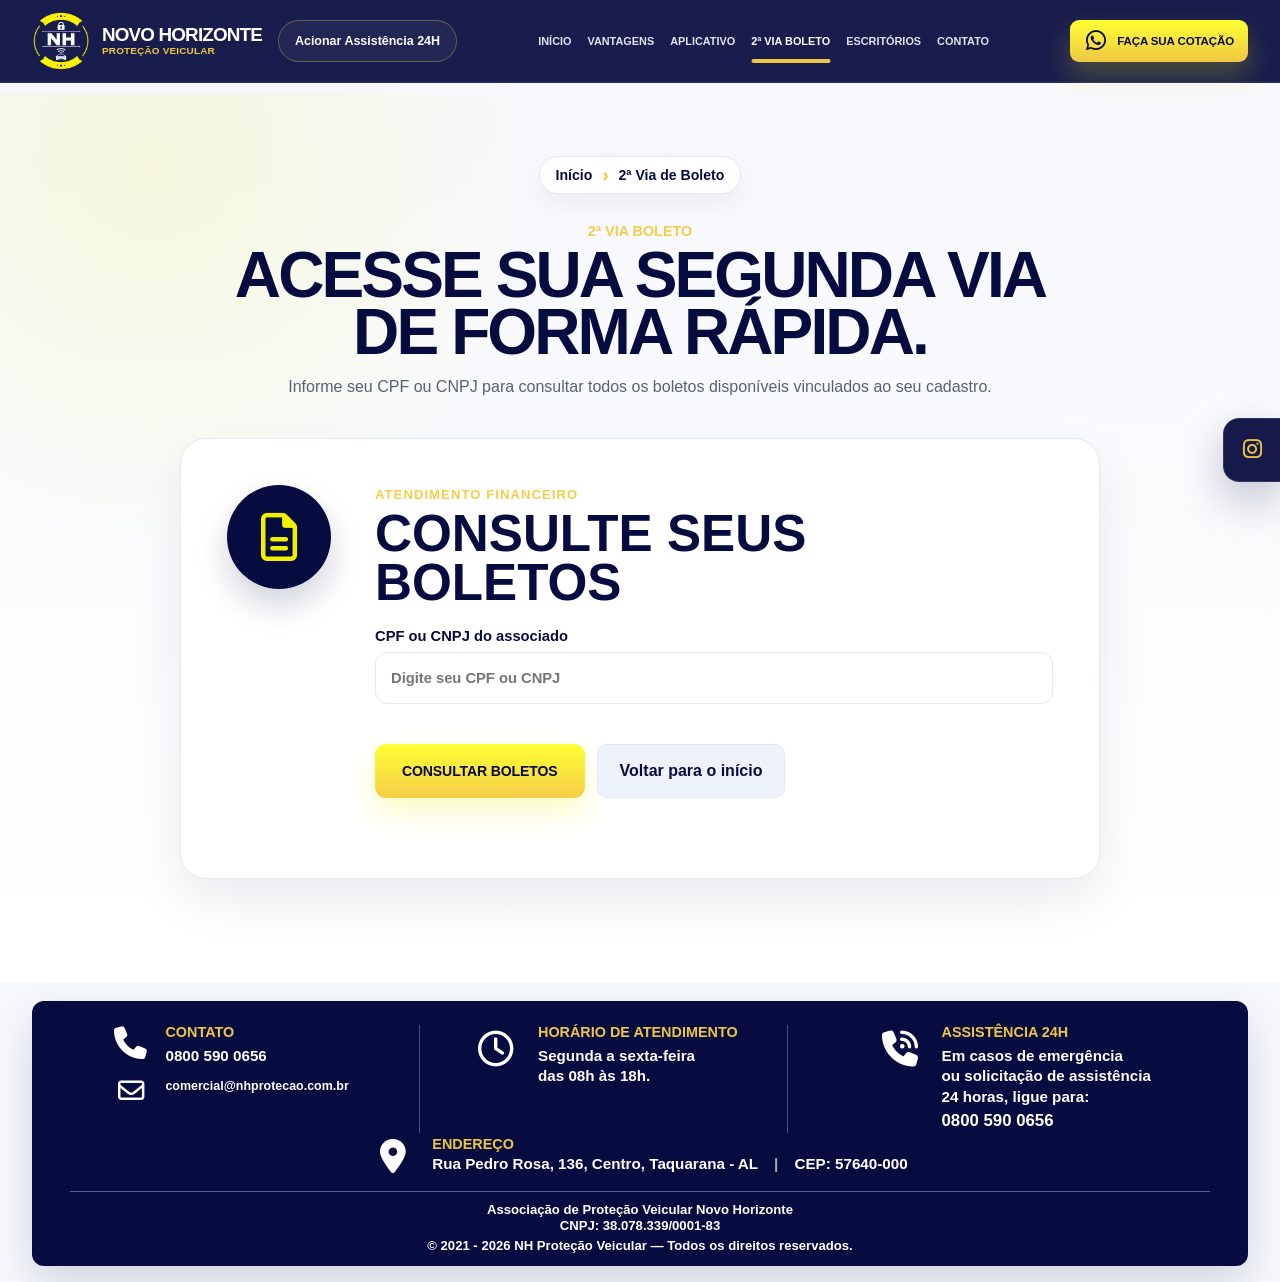
==== commit f8f899ea: "ajustes finos" ====
--- a/boleto.html
+++ b/boleto.html
@@ -144,7 +144,7 @@
 </div>
 <div class="footer-compact-bottom">
 <p>Associação de Proteção Veicular Novo Horizonte<br/>CNPJ: 38.078.339/0001-83</p>
-<p>© 2021 - 2026 NH Proteção Veicular — Todos os direitos reservados.</p>
+<p>© 2021 - <span class="js-current-year">2026</span> NH Proteção Veicular — Todos os direitos reservados.</p>
 </div>
 </div>
 </footer>
--- a/style.css
+++ b/style.css
@@ -6712,3 +6712,212 @@
     width: 20px !important;
   }
 }
+
+
+/* =========================================================
+   AJUSTE MOBILE — SEÇÃO COMO FUNCIONA
+   Diminui e centraliza os 3 passos no celular.
+   ========================================================= */
+
+@media (max-width: 760px) {
+  .steps-section {
+    padding-top: 26px !important;
+    padding-bottom: 22px !important;
+    overflow: hidden !important;
+  }
+
+  .steps-section .container {
+    width: min(100% - 24px, 390px) !important;
+    max-width: 390px !important;
+    margin-inline: auto !important;
+    text-align: center !important;
+  }
+
+  .steps-section .section-heading {
+    margin-bottom: 16px !important;
+  }
+
+  .steps-section .section-heading span {
+    font-size: 0.68rem !important;
+    margin-bottom: 5px !important;
+  }
+
+  .steps-section .section-heading h2 {
+    max-width: 330px !important;
+    margin-inline: auto !important;
+    font-size: clamp(1.45rem, 6vw, 1.85rem) !important;
+    line-height: 0.95 !important;
+    letter-spacing: -0.05em !important;
+  }
+
+  .steps-grid {
+    width: min(100%, 335px) !important;
+    max-width: 335px !important;
+    margin-inline: auto !important;
+    display: grid !important;
+    grid-template-columns: repeat(3, minmax(0, 1fr)) !important;
+    align-items: start !important;
+    justify-items: center !important;
+    gap: 8px !important;
+  }
+
+  .steps-grid::before {
+    display: block !important;
+    left: 18% !important;
+    right: 18% !important;
+    top: 27px !important;
+    border-top-width: 2px !important;
+  }
+
+  .step-card {
+    width: 100% !important;
+    max-width: 104px !important;
+    padding: 0 !important;
+    border: 0 !important;
+    border-radius: 0 !important;
+    background: transparent !important;
+    box-shadow: none !important;
+    display: grid !important;
+    justify-items: center !important;
+    text-align: center !important;
+  }
+
+  .step-card .icon-circle {
+    width: 54px !important;
+    height: 54px !important;
+    min-width: 54px !important;
+    min-height: 54px !important;
+    margin-bottom: 0 !important;
+    box-shadow: 0 10px 22px rgba(7, 12, 64, 0.12) !important;
+  }
+
+  .step-card .icon-circle img {
+    width: 43px !important;
+    height: 43px !important;
+    object-fit: contain !important;
+  }
+
+  .step-number {
+    width: 20px !important;
+    height: 20px !important;
+    margin-top: -7px !important;
+    margin-bottom: 7px !important;
+    font-size: 0.68rem !important;
+    line-height: 1 !important;
+  }
+
+  .step-card h3 {
+    max-width: 96px !important;
+    margin-bottom: 4px !important;
+    font-size: 0.54rem !important;
+    line-height: 1.12 !important;
+  }
+
+  .step-card p {
+    max-width: 96px !important;
+    font-size: 0.46rem !important;
+    line-height: 1.25 !important;
+  }
+}
+
+@media (max-width: 430px) {
+  .steps-section .container {
+    width: min(100% - 22px, 360px) !important;
+    max-width: 360px !important;
+  }
+
+  .steps-section .section-heading {
+    margin-bottom: 14px !important;
+  }
+
+  .steps-section .section-heading h2 {
+    max-width: 300px !important;
+    font-size: clamp(1.35rem, 5.8vw, 1.65rem) !important;
+  }
+
+  .steps-grid {
+    width: min(100%, 315px) !important;
+    max-width: 315px !important;
+    gap: 6px !important;
+  }
+
+  .steps-grid::before {
+    left: 18.5% !important;
+    right: 18.5% !important;
+    top: 25px !important;
+  }
+
+  .step-card {
+    max-width: 98px !important;
+  }
+
+  .step-card .icon-circle {
+    width: 50px !important;
+    height: 50px !important;
+    min-width: 50px !important;
+    min-height: 50px !important;
+  }
+
+  .step-card .icon-circle img {
+    width: 40px !important;
+    height: 40px !important;
+  }
+
+  .step-number {
+    width: 19px !important;
+    height: 19px !important;
+    margin-top: -7px !important;
+    margin-bottom: 6px !important;
+    font-size: 0.62rem !important;
+  }
+
+  .step-card h3 {
+    max-width: 92px !important;
+    font-size: 0.5rem !important;
+  }
+
+  .step-card p {
+    max-width: 92px !important;
+    font-size: 0.43rem !important;
+  }
+}
+
+@media (max-width: 370px) {
+  .steps-section .container {
+    width: min(100% - 18px, 340px) !important;
+  }
+
+  .steps-grid {
+    width: min(100%, 292px) !important;
+    max-width: 292px !important;
+    gap: 4px !important;
+  }
+
+  .steps-grid::before {
+    top: 23px !important;
+  }
+
+  .step-card {
+    max-width: 90px !important;
+  }
+
+  .step-card .icon-circle {
+    width: 46px !important;
+    height: 46px !important;
+    min-width: 46px !important;
+    min-height: 46px !important;
+  }
+
+  .step-card .icon-circle img {
+    width: 37px !important;
+    height: 37px !important;
+  }
+
+  .step-card h3 {
+    font-size: 0.46rem !important;
+  }
+
+  .step-card p {
+    font-size: 0.4rem !important;
+  }
+}
